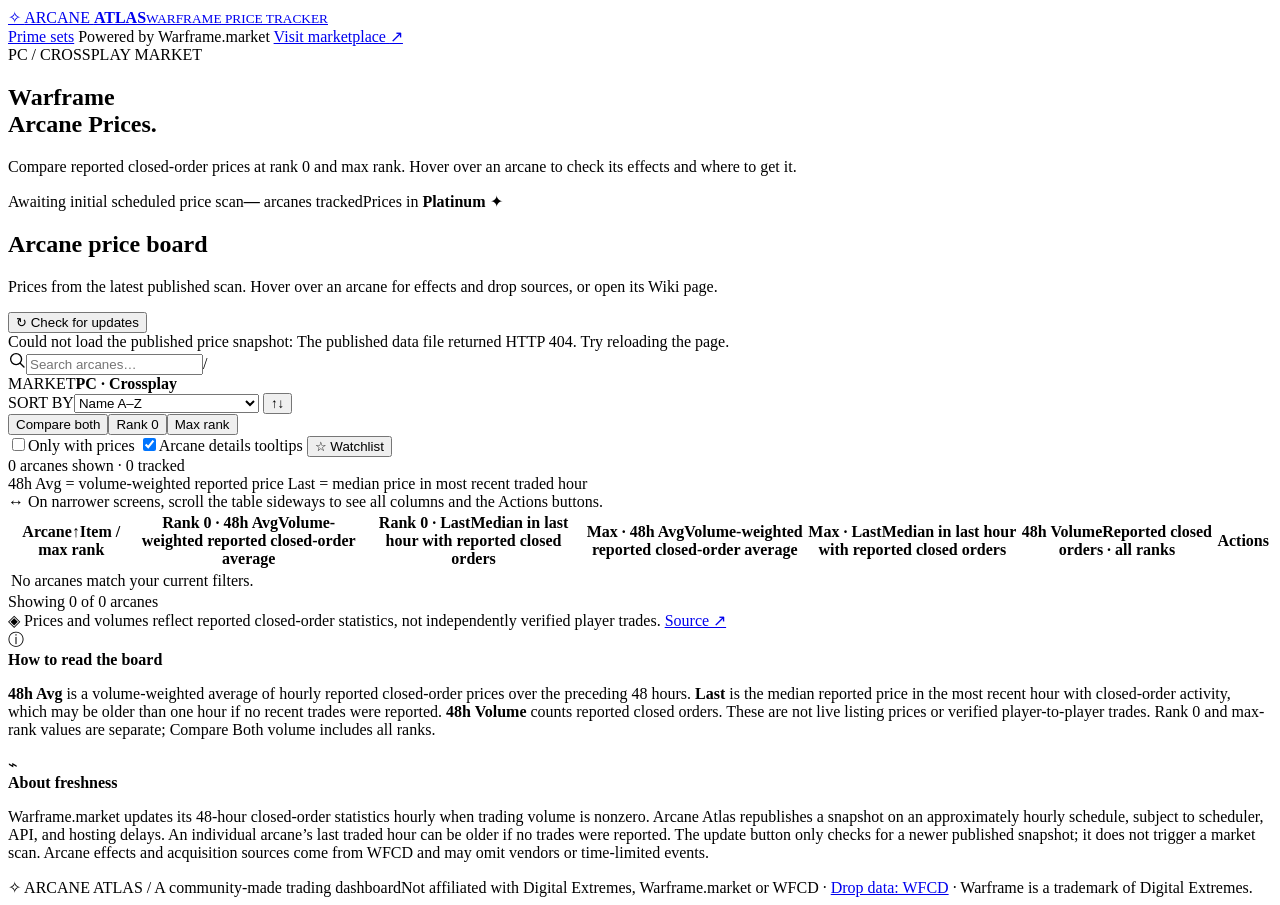
==== site/index.html @ 1555f5af "-Added prime sets page" ====
<!doctype html>
<html lang="en">
<head>
  <meta charset="utf-8">
  <meta name="viewport" content="width=device-width, initial-scale=1">
  <meta name="theme-color" content="#080e17">
  <meta name="description" content="Compare Warframe arcane prices, buy and sell listings, trading volume, effects, and acquisition sources. Updated regularly using Warframe.market data.">
  <title>Arcane Atlas — Warframe Arcane Price Tracker</title>
  <link rel="preconnect" href="https://fonts.googleapis.com">
  <link rel="preconnect" href="https://fonts.gstatic.com" crossorigin>
  <link href="https://fonts.googleapis.com/css2?family=DM+Sans:wght@400;500;600;700&family=Space+Grotesk:wght@400;500;600;700&display=swap" rel="stylesheet">
  <link rel="stylesheet" href="./styles.css">
  <link rel="stylesheet" href="./vendor-acquisition.css">
  <script src="./app.js" defer></script>
  <link rel="icon" type="image/png" href="./favicon.png">
</head>
<!-- Google tag (gtag.js) -->
<script async src="https://www.googletagmanager.com/gtag/js?id=G-MQFQ6QBJ6M"></script>
<script>
  window.dataLayer = window.dataLayer || [];
  function gtag(){dataLayer.push(arguments);}
  gtag('js', new Date());

  gtag('config', 'G-MQFQ6QBJ6M');
</script>
<!-- Cloudflare Web Analytics -->
  <script type='module' src='https://static.cloudflareinsights.com/beacon.min.js' data-cf-beacon='{"token": "58da4a2061cf43a3b5ef30803b7ceabc"}'></script>
<!-- End Cloudflare Web Analytics -->
<body>
  <div class="app-shell">
    <header class="topbar">
      <a class="brand" href="./" aria-label="Arcane Atlas home">
        <span class="brand-mark" aria-hidden="true"><span class="brand-glyph">✧</span></span>
        <span class="brand-type">ARCANE <strong>ATLAS</strong><small>WARFRAME PRICE TRACKER</small></span>
      </a>
      <div class="topbar-right">
        <a class="topbar-link" href="./prime-sets.html">Prime sets</a>
        <span class="quiet-label topbar-source"><span class="little-led"></span> Powered by Warframe.market</span>
        <a href="https://warframe.market" class="topbar-link" target="_blank" rel="noopener noreferrer">Visit marketplace <span aria-hidden="true">↗</span></a>
      </div>
    </header>

    <main>
      <section class="hero">
        <div class="hero-text">
          <div class="eyebrow"><span class="eyebrow-line"></span> PC / CROSSPLAY MARKET</div>
          <h1>Warframe<br><span>Arcane Prices.</span></h1>
          <p>Compare reported closed-order prices at rank 0 and max rank. Hover over an arcane to check its effects and where to get it.</p>
          <div class="hero-meta"><span class="hero-dot"></span><span id="hero-status">Loading market snapshot</span><span class="meta-divider"></span><span><strong id="stat-total">—</strong> arcanes tracked</span><span class="meta-divider"></span><span>Prices in <strong>Platinum</strong> <span class="plat-symbol">✦</span></span></div>
        </div>
        <div class="hero-art" aria-hidden="true">
          <div class="orbit orbit-one"></div><div class="orbit orbit-two"></div><div class="orbit orbit-three"></div>
          <div class="core-glow"></div><div class="core-shape"><i></i><i></i><i></i><i></i><span class="core-center"></span></div>
          <span class="orbital-tick tick-one"></span><span class="orbital-tick tick-two"></span>
        </div>
      </section>

      <section class="market-panel" aria-labelledby="market-heading">
        <div class="section-head">
          <div><h2 id="market-heading">Arcane price board</h2><p>Prices from the latest published scan. Hover over an arcane for effects and drop sources, or open its Wiki page.</p></div>
          <button class="refresh-button" type="button" id="refresh-button"><span class="refresh-icon" aria-hidden="true">↻</span> Check for updates</button>
        </div>

        <div class="progress-area" id="progress-area" role="status" aria-live="polite">
          <div class="progress-top"><span id="progress-label">Loading the latest snapshot…</span><span id="progress-count">Downloading</span></div>
          <div class="progress-track"><div id="progress-bar" class="progress-fill"></div></div>
        </div>
        <div class="error-banner" id="error-banner" hidden></div>

        <div class="toolbar">
          <label class="search-box"><svg width="18" height="18" viewBox="0 0 24 24" fill="none" stroke="currentColor" stroke-width="1.8" stroke-linecap="round" aria-hidden="true"><circle cx="10.8" cy="10.8" r="7.3"></circle><path d="m16.3 16.3 5 5"></path></svg><input id="search" autocomplete="off" type="search" placeholder="Search arcanes…" aria-label="Search arcanes"><span class="search-hint">/</span></label>
          <div class="market-scope" title="This edition tracks the PC/crossplay market only"><span class="field-label">MARKET</span><strong>PC · Crossplay</strong></div>
          <label class="select-wrap sort-wrap"><span class="field-label">SORT BY</span><select id="sort" aria-label="Sort by"><option value="name">Name A–Z</option><option value="rankMax.avg48h">Max rank · 48h average</option><option value="rank0.avg48h">Rank 0 · 48h average</option><option value="rankMax.latestHourly">Max rank · Last traded hour</option><option value="rank0.latestHourly">Rank 0 · Last traded hour</option><option value="sales48h">Highest 48h volume</option></select></label>
          <button id="sort-direction" class="icon-button sort-direction" aria-label="Toggle sort direction" title="Toggle sort direction" type="button">↓↑</button>
        </div>
        <div class="toolbar-secondary">
          <div class="view-switch" role="group" aria-label="Rank display"><button type="button" class="active" data-view="compare" aria-pressed="true">Compare both</button><button type="button" data-view="rank0" aria-pressed="false">Rank 0</button><button type="button" data-view="rankMax" aria-pressed="false">Max rank</button></div>
          
          <label class="switch-control"><input id="priced-only" type="checkbox"><span class="switch-track"></span><span>Only with prices</span></label>
          <label class="switch-control"><input id="source-tooltips" type="checkbox" checked><span class="switch-track"></span><span>Arcane details tooltips</span></label>
          <button class="favorites-filter" id="favorites-only" type="button" aria-pressed="false"><span>☆</span> Watchlist</button>
          <div class="toolbar-spacer"></div>
        </div>

        <div class="table-status"><span id="result-count">Waiting for catalog…</span><div class="status-key"><span class="key-dot key-green"></span>48h Avg = volume-weighted reported price <span class="key-dot key-amber"></span>Last = median price in most recent traded hour</div></div>
        <div class="table-scroll-hint" role="note">↔ On narrower screens, scroll the table sideways to see all columns and the Actions buttons.</div>
        <div class="table-scroller"><table class="price-table"><thead id="table-head"></thead><tbody id="table-body"><tr><td class="empty-state">Loading the price snapshot…</td></tr></tbody></table></div>
        <div class="table-footer"><span id="bottom-count">—</span><div><span class="tiny-bullet">◈</span> Prices and volumes reflect reported closed-order statistics, not independently verified player trades. <a href="https://warframe.market" target="_blank" rel="noopener noreferrer">Source ↗</a></div></div>
      </section>

      <section class="footnotes"><div><span class="footnote-icon">ⓘ</span><div><strong>How to read the board</strong><p><b>48h Avg</b> is a volume-weighted average of hourly reported closed-order prices over the preceding 48 hours. <b>Last</b> is the median reported price in the most recent hour with closed-order activity, which may be older than one hour if no recent trades were reported. <b>48h Volume</b> counts reported closed orders. These are not live listing prices or verified player-to-player trades. Rank 0 and max-rank values are separate; Compare Both volume includes all ranks.</p></div></div><div><span class="footnote-icon">⌁</span><div><strong>About freshness</strong><p>Warframe.market updates its 48-hour closed-order statistics hourly when trading volume is nonzero. Arcane Atlas republishes a snapshot on an approximately hourly schedule, subject to scheduler, API, and hosting delays. An individual arcane’s last traded hour can be older if no trades were reported. The update button only checks for a newer published snapshot; it does not trigger a market scan. Arcane effects and acquisition sources come from WFCD and may omit vendors or time-limited events.</p></div></div></section>
    </main>
    <footer><span><span class="footer-mark">✧</span> ARCANE ATLAS <span class="footer-sep">/</span> A community-made trading dashboard</span><span>Not affiliated with Digital Extremes, Warframe.market or WFCD · <a href="https://github.com/WFCD/warframe-items" target="_blank" rel="noopener noreferrer">Drop data: WFCD</a> · Warframe is a trademark of Digital Extremes.</span></footer>
  </div>
  <div id="arcane-tooltip" class="acquisition-tooltip" role="tooltip" hidden></div>
</body>
</html>
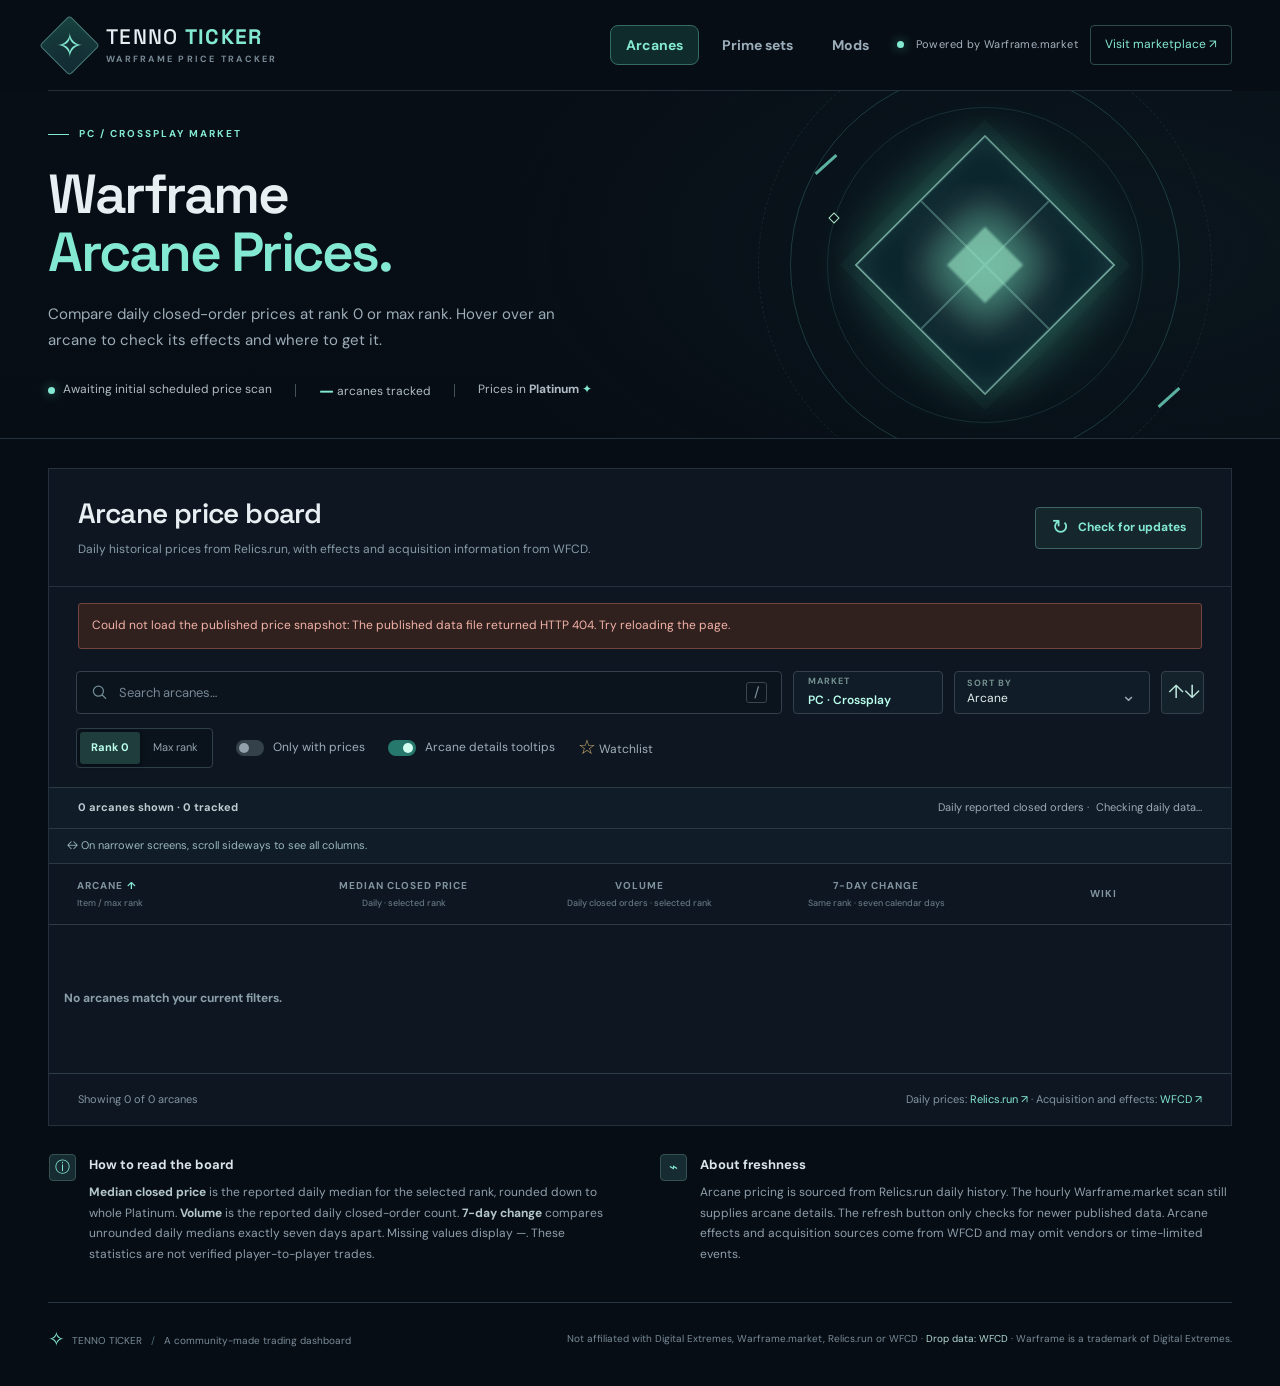
==== commit 92cb522f: "Rebrand as Tenno Ticker and add daily Mod and Arcane price boards" ====
--- a/site/index.html
+++ b/site/index.html
@@ -1,97 +1,102 @@
-<!doctype html>
-<html lang="en">
-<head>
-  <meta charset="utf-8">
-  <meta name="viewport" content="width=device-width, initial-scale=1">
-  <meta name="theme-color" content="#080e17">
-  <meta name="description" content="Compare Warframe arcane prices, buy and sell listings, trading volume, effects, and acquisition sources. Updated regularly using Warframe.market data.">
-  <title>Arcane Atlas — Warframe Arcane Price Tracker</title>
-  <link rel="preconnect" href="https://fonts.googleapis.com">
-  <link rel="preconnect" href="https://fonts.gstatic.com" crossorigin>
-  <link href="https://fonts.googleapis.com/css2?family=DM+Sans:wght@400;500;600;700&family=Space+Grotesk:wght@400;500;600;700&display=swap" rel="stylesheet">
-  <link rel="stylesheet" href="./styles.css">
-  <link rel="stylesheet" href="./vendor-acquisition.css">
-  <script src="./app.js" defer></script>
-  <link rel="icon" type="image/png" href="./favicon.png">
-</head>
-<!-- Google tag (gtag.js) -->
-<script async src="https://www.googletagmanager.com/gtag/js?id=G-MQFQ6QBJ6M"></script>
-<script>
-  window.dataLayer = window.dataLayer || [];
-  function gtag(){dataLayer.push(arguments);}
-  gtag('js', new Date());
-
-  gtag('config', 'G-MQFQ6QBJ6M');
-</script>
-<!-- Cloudflare Web Analytics -->
-  <script type='module' src='https://static.cloudflareinsights.com/beacon.min.js' data-cf-beacon='{"token": "58da4a2061cf43a3b5ef30803b7ceabc"}'></script>
-<!-- End Cloudflare Web Analytics -->
-<body>
-  <div class="app-shell">
-    <header class="topbar">
-      <a class="brand" href="./" aria-label="Arcane Atlas home">
-        <span class="brand-mark" aria-hidden="true"><span class="brand-glyph">✧</span></span>
-        <span class="brand-type">ARCANE <strong>ATLAS</strong><small>WARFRAME PRICE TRACKER</small></span>
-      </a>
-      <div class="topbar-right">
-        <a class="topbar-link" href="./prime-sets.html">Prime sets</a>
-        <span class="quiet-label topbar-source"><span class="little-led"></span> Powered by Warframe.market</span>
-        <a href="https://warframe.market" class="topbar-link" target="_blank" rel="noopener noreferrer">Visit marketplace <span aria-hidden="true">↗</span></a>
-      </div>
-    </header>
-
-    <main>
-      <section class="hero">
-        <div class="hero-text">
-          <div class="eyebrow"><span class="eyebrow-line"></span> PC / CROSSPLAY MARKET</div>
-          <h1>Warframe<br><span>Arcane Prices.</span></h1>
-          <p>Compare reported closed-order prices at rank 0 and max rank. Hover over an arcane to check its effects and where to get it.</p>
-          <div class="hero-meta"><span class="hero-dot"></span><span id="hero-status">Loading market snapshot</span><span class="meta-divider"></span><span><strong id="stat-total">—</strong> arcanes tracked</span><span class="meta-divider"></span><span>Prices in <strong>Platinum</strong> <span class="plat-symbol">✦</span></span></div>
-        </div>
-        <div class="hero-art" aria-hidden="true">
-          <div class="orbit orbit-one"></div><div class="orbit orbit-two"></div><div class="orbit orbit-three"></div>
-          <div class="core-glow"></div><div class="core-shape"><i></i><i></i><i></i><i></i><span class="core-center"></span></div>
-          <span class="orbital-tick tick-one"></span><span class="orbital-tick tick-two"></span>
-        </div>
-      </section>
-
-      <section class="market-panel" aria-labelledby="market-heading">
-        <div class="section-head">
-          <div><h2 id="market-heading">Arcane price board</h2><p>Prices from the latest published scan. Hover over an arcane for effects and drop sources, or open its Wiki page.</p></div>
-          <button class="refresh-button" type="button" id="refresh-button"><span class="refresh-icon" aria-hidden="true">↻</span> Check for updates</button>
-        </div>
-
-        <div class="progress-area" id="progress-area" role="status" aria-live="polite">
-          <div class="progress-top"><span id="progress-label">Loading the latest snapshot…</span><span id="progress-count">Downloading</span></div>
-          <div class="progress-track"><div id="progress-bar" class="progress-fill"></div></div>
-        </div>
-        <div class="error-banner" id="error-banner" hidden></div>
-
-        <div class="toolbar">
-          <label class="search-box"><svg width="18" height="18" viewBox="0 0 24 24" fill="none" stroke="currentColor" stroke-width="1.8" stroke-linecap="round" aria-hidden="true"><circle cx="10.8" cy="10.8" r="7.3"></circle><path d="m16.3 16.3 5 5"></path></svg><input id="search" autocomplete="off" type="search" placeholder="Search arcanes…" aria-label="Search arcanes"><span class="search-hint">/</span></label>
-          <div class="market-scope" title="This edition tracks the PC/crossplay market only"><span class="field-label">MARKET</span><strong>PC · Crossplay</strong></div>
-          <label class="select-wrap sort-wrap"><span class="field-label">SORT BY</span><select id="sort" aria-label="Sort by"><option value="name">Name A–Z</option><option value="rankMax.avg48h">Max rank · 48h average</option><option value="rank0.avg48h">Rank 0 · 48h average</option><option value="rankMax.latestHourly">Max rank · Last traded hour</option><option value="rank0.latestHourly">Rank 0 · Last traded hour</option><option value="sales48h">Highest 48h volume</option></select></label>
-          <button id="sort-direction" class="icon-button sort-direction" aria-label="Toggle sort direction" title="Toggle sort direction" type="button">↓↑</button>
-        </div>
-        <div class="toolbar-secondary">
-          <div class="view-switch" role="group" aria-label="Rank display"><button type="button" class="active" data-view="compare" aria-pressed="true">Compare both</button><button type="button" data-view="rank0" aria-pressed="false">Rank 0</button><button type="button" data-view="rankMax" aria-pressed="false">Max rank</button></div>
-          
-          <label class="switch-control"><input id="priced-only" type="checkbox"><span class="switch-track"></span><span>Only with prices</span></label>
-          <label class="switch-control"><input id="source-tooltips" type="checkbox" checked><span class="switch-track"></span><span>Arcane details tooltips</span></label>
-          <button class="favorites-filter" id="favorites-only" type="button" aria-pressed="false"><span>☆</span> Watchlist</button>
-          <div class="toolbar-spacer"></div>
-        </div>
-
-        <div class="table-status"><span id="result-count">Waiting for catalog…</span><div class="status-key"><span class="key-dot key-green"></span>48h Avg = volume-weighted reported price <span class="key-dot key-amber"></span>Last = median price in most recent traded hour</div></div>
-        <div class="table-scroll-hint" role="note">↔ On narrower screens, scroll the table sideways to see all columns and the Actions buttons.</div>
-        <div class="table-scroller"><table class="price-table"><thead id="table-head"></thead><tbody id="table-body"><tr><td class="empty-state">Loading the price snapshot…</td></tr></tbody></table></div>
-        <div class="table-footer"><span id="bottom-count">—</span><div><span class="tiny-bullet">◈</span> Prices and volumes reflect reported closed-order statistics, not independently verified player trades. <a href="https://warframe.market" target="_blank" rel="noopener noreferrer">Source ↗</a></div></div>
-      </section>
-
-      <section class="footnotes"><div><span class="footnote-icon">ⓘ</span><div><strong>How to read the board</strong><p><b>48h Avg</b> is a volume-weighted average of hourly reported closed-order prices over the preceding 48 hours. <b>Last</b> is the median reported price in the most recent hour with closed-order activity, which may be older than one hour if no recent trades were reported. <b>48h Volume</b> counts reported closed orders. These are not live listing prices or verified player-to-player trades. Rank 0 and max-rank values are separate; Compare Both volume includes all ranks.</p></div></div><div><span class="footnote-icon">⌁</span><div><strong>About freshness</strong><p>Warframe.market updates its 48-hour closed-order statistics hourly when trading volume is nonzero. Arcane Atlas republishes a snapshot on an approximately hourly schedule, subject to scheduler, API, and hosting delays. An individual arcane’s last traded hour can be older if no trades were reported. The update button only checks for a newer published snapshot; it does not trigger a market scan. Arcane effects and acquisition sources come from WFCD and may omit vendors or time-limited events.</p></div></div></section>
-    </main>
-    <footer><span><span class="footer-mark">✧</span> ARCANE ATLAS <span class="footer-sep">/</span> A community-made trading dashboard</span><span>Not affiliated with Digital Extremes, Warframe.market or WFCD · <a href="https://github.com/WFCD/warframe-items" target="_blank" rel="noopener noreferrer">Drop data: WFCD</a> · Warframe is a trademark of Digital Extremes.</span></footer>
-  </div>
-  <div id="arcane-tooltip" class="acquisition-tooltip" role="tooltip" hidden></div>
-</body>
-</html>
+<!doctype html>
+<html lang="en">
+<head>
+  <meta charset="utf-8">
+  <meta name="viewport" content="width=device-width, initial-scale=1">
+  <meta name="theme-color" content="#080e17">
+  <meta name="description" content="Compare Warframe Arcane daily median closed prices, trading volume, 7-day changes, effects, and acquisition sources.">
+  <title>Arcane Prices — Tenno Ticker</title>
+  <link rel="preconnect" href="https://fonts.googleapis.com">
+  <link rel="preconnect" href="https://fonts.gstatic.com" crossorigin>
+  <link href="https://fonts.googleapis.com/css2?family=DM+Sans:wght@400;500;600;700&family=Space+Grotesk:wght@400;500;600;700&display=swap" rel="stylesheet">
+  <link rel="stylesheet" href="./styles.css">
+  <link rel="stylesheet" href="./prime-sets.css">
+  <link rel="stylesheet" href="./vendor-acquisition.css">
+  <script src="./app.js" defer></script>
+  <link rel="icon" type="image/png" href="./favicon.png">
+</head>
+<!-- Google tag (gtag.js) -->
+<script async src="https://www.googletagmanager.com/gtag/js?id=G-MQFQ6QBJ6M"></script>
+<script>
+  window.dataLayer = window.dataLayer || [];
+  function gtag(){dataLayer.push(arguments);}
+  gtag('js', new Date());
+
+  gtag('config', 'G-MQFQ6QBJ6M');
+</script>
+<!-- Cloudflare Web Analytics -->
+  <script type='module' src='https://static.cloudflareinsights.com/beacon.min.js' data-cf-beacon='{"token": "58da4a2061cf43a3b5ef30803b7ceabc"}'></script>
+<!-- End Cloudflare Web Analytics -->
+<body>
+  <div class="app-shell">
+    <header class="topbar">
+      <a class="brand" href="./" aria-label="Tenno Ticker home">
+        <span class="brand-mark" aria-hidden="true"><span class="brand-glyph">✧</span></span>
+        <span class="brand-type">TENNO <strong>TICKER</strong><small>WARFRAME PRICE TRACKER</small></span>
+      </a>
+      <div class="topbar-right">
+        <nav class="prime-navigation" aria-label="Price boards">
+          <a href="./" aria-current="page">Arcanes</a>
+          <a href="./prime-sets.html">Prime sets</a>
+          <a href="./mods.html">Mods</a>
+        </nav>
+        <span class="quiet-label topbar-source"><span class="little-led"></span> Powered by Warframe.market</span>
+        <a href="https://warframe.market" class="topbar-link" target="_blank" rel="noopener noreferrer">Visit marketplace <span aria-hidden="true">↗</span></a>
+      </div>
+    </header>
+
+    <main>
+      <section class="hero">
+        <div class="hero-text">
+          <div class="eyebrow"><span class="eyebrow-line"></span> PC / CROSSPLAY MARKET</div>
+          <h1>Warframe<br><span>Arcane Prices.</span></h1>
+          <p>Compare daily closed-order prices at rank 0 or max rank. Hover over an arcane to check its effects and where to get it.</p>
+          <div class="hero-meta"><span class="hero-dot"></span><span id="hero-status">Loading market snapshot</span><span class="meta-divider"></span><span><strong id="stat-total">—</strong> arcanes tracked</span><span class="meta-divider"></span><span>Prices in <strong>Platinum</strong> <span class="plat-symbol">✦</span></span></div>
+        </div>
+        <div class="hero-art" aria-hidden="true">
+          <div class="orbit orbit-one"></div><div class="orbit orbit-two"></div><div class="orbit orbit-three"></div>
+          <div class="core-glow"></div><div class="core-shape"><i></i><i></i><i></i><i></i><span class="core-center"></span></div>
+          <span class="orbital-tick tick-one"></span><span class="orbital-tick tick-two"></span>
+        </div>
+      </section>
+
+      <section class="market-panel" aria-labelledby="market-heading">
+        <div class="section-head">
+          <div><h2 id="market-heading">Arcane price board</h2><p>Daily historical prices from Relics.run, with effects and acquisition information from WFCD.</p></div>
+          <button class="refresh-button" type="button" id="refresh-button"><span class="refresh-icon" aria-hidden="true">↻</span> Check for updates</button>
+        </div>
+
+        <div class="progress-area" id="progress-area" role="status" aria-live="polite">
+          <div class="progress-top"><span id="progress-label">Loading the latest snapshot…</span><span id="progress-count">Downloading</span></div>
+          <div class="progress-track"><div id="progress-bar" class="progress-fill"></div></div>
+        </div>
+        <div class="error-banner" id="error-banner" hidden></div>
+
+        <div class="toolbar">
+          <label class="search-box"><svg width="18" height="18" viewBox="0 0 24 24" fill="none" stroke="currentColor" stroke-width="1.8" stroke-linecap="round" aria-hidden="true"><circle cx="10.8" cy="10.8" r="7.3"></circle><path d="m16.3 16.3 5 5"></path></svg><input id="search" autocomplete="off" type="search" placeholder="Search arcanes…" aria-label="Search arcanes"><span class="search-hint">/</span></label>
+          <div class="market-scope" title="This edition tracks the PC/crossplay market only"><span class="field-label">MARKET</span><strong>PC · Crossplay</strong></div>
+          <label class="select-wrap sort-wrap"><span class="field-label">SORT BY</span><select id="sort" aria-label="Sort by"><option value="name">Arcane</option><option value="medianClosedPrice">Median closed price</option><option value="volume">Volume</option><option value="change7dPct">7-day change</option></select></label>
+          <button id="sort-direction" class="icon-button sort-direction" aria-label="Toggle sort direction" title="Toggle sort direction" type="button">↓↑</button>
+        </div>
+        <div class="toolbar-secondary">
+          <div class="view-switch" role="group" aria-label="Rank display"><button type="button" class="active" data-view="rank0" aria-pressed="true">Rank 0</button><button type="button" data-view="rankMax" aria-pressed="false">Max rank</button></div>
+          
+          <label class="switch-control"><input id="priced-only" type="checkbox"><span class="switch-track"></span><span>Only with prices</span></label>
+          <label class="switch-control"><input id="source-tooltips" type="checkbox" checked><span class="switch-track"></span><span>Arcane details tooltips</span></label>
+          <button class="favorites-filter" id="favorites-only" type="button" aria-pressed="false"><span>☆</span> Watchlist</button>
+          <div class="toolbar-spacer"></div>
+        </div>
+
+        <div class="table-status"><span id="result-count">Waiting for catalog…</span><div class="status-key">Daily reported closed orders · <span id="daily-source-date">Checking daily data…</span></div></div>
+        <div class="table-scroll-hint" role="note">↔ On narrower screens, scroll sideways to see all columns.</div>
+        <div class="table-scroller"><table class="price-table prime-table arcane-table"><thead id="table-head"></thead><tbody id="table-body"><tr><td colspan="5" class="empty-state">Loading the price snapshot…</td></tr></tbody></table></div>
+        <div class="table-footer"><span id="bottom-count">—</span><div>Daily prices: <a href="https://relics.run/history/" target="_blank" rel="noopener noreferrer">Relics.run ↗</a> · Acquisition and effects: <a href="https://github.com/WFCD/warframe-items" target="_blank" rel="noopener noreferrer">WFCD ↗</a></div></div>
+      </section>
+
+      <section class="footnotes"><div><span class="footnote-icon">ⓘ</span><div><strong>How to read the board</strong><p><b>Median closed price</b> is the reported daily median for the selected rank, rounded down to whole Platinum. <b>Volume</b> is the reported daily closed-order count. <b>7-day change</b> compares unrounded daily medians exactly seven days apart. Missing values display —. These statistics are not verified player-to-player trades.</p></div></div><div><span class="footnote-icon">⌁</span><div><strong>About freshness</strong><p>Arcane pricing is sourced from Relics.run daily history. The hourly Warframe.market scan still supplies arcane details. The refresh button only checks for newer published data. Arcane effects and acquisition sources come from WFCD and may omit vendors or time-limited events.</p></div></div></section>
+    </main>
+    <footer><span><span class="footer-mark">✧</span> TENNO TICKER <span class="footer-sep">/</span> A community-made trading dashboard</span><span>Not affiliated with Digital Extremes, Warframe.market, Relics.run or WFCD · <a href="https://github.com/WFCD/warframe-items" target="_blank" rel="noopener noreferrer">Drop data: WFCD</a> · Warframe is a trademark of Digital Extremes.</span></footer>
+  </div>
+  <div id="arcane-tooltip" class="acquisition-tooltip" role="tooltip" hidden></div>
+</body>
+</html>
--- a/site/styles.css
+++ b/site/styles.css
@@ -0,0 +1,130 @@
+:root{color-scheme:dark;--bg:#070d15;--bg2:#0b141e;--panel:#101923;--panel2:#111d28;--border:#24303b;--subtle:#788995;--muted:#9aadb8;--text:#e8eff2;--teal:#84e9d2;--teal-deep:#163d3b;--orange:#e8b47a;--rose:#e38b8b;--font-head:'Space Grotesk',system-ui,sans-serif;--font-body:'DM Sans',system-ui,sans-serif}
+*{box-sizing:border-box}html{scroll-behavior:smooth}body{margin:0;background:var(--bg);color:var(--text);font-family:var(--font-body);font-size:14px;line-height:1.45}button,input,select{font:inherit}button,a{-webkit-tap-highlight-color:transparent}button{cursor:pointer}a{color:inherit;text-decoration:none}button:focus-visible,a:focus-visible,input:focus-visible,select:focus-visible{outline:2px solid var(--teal);outline-offset:3px}::selection{background:#488a82;color:#fff}.app-shell{max-width:1540px;margin:0 auto;padding:0 48px}.topbar{height:91px;border-bottom:1px solid #23303b;display:flex;align-items:center;justify-content:space-between;gap:20px}.brand{display:flex;align-items:center;gap:15px}.brand-mark{height:43px;width:43px;display:grid;place-items:center;border:1px solid #477c79;transform:rotate(45deg);border-radius:4px;background:linear-gradient(135deg,#163b39,#10222d);box-shadow:0 0 35px #3fb5a019 inset}.brand-glyph{transform:rotate(-45deg);font-size:33px;color:var(--teal);font-weight:400;line-height:1}.brand-type{font-family:var(--font-head);font-size:21px;line-height:1;letter-spacing:1.3px;font-weight:500;white-space:nowrap}.brand-type strong{font-weight:700;color:var(--teal)}.brand-type small{display:block;font-family:var(--font-body);font-size:9px;letter-spacing:2.25px;font-weight:700;color:#788a95;margin-top:8px}.topbar-right{display:flex;align-items:center;gap:34px}.quiet-label{font-size:11px;letter-spacing:.4px;color:#a4b2bd}.little-led,.hero-dot{display:inline-block;height:7px;width:7px;border-radius:50%;background:var(--teal);box-shadow:0 0 11px #5fe6b590;margin-right:8px}.topbar-link{font-size:12px;color:var(--teal);border:1px solid #2c4c4d;padding:10px 14px;border-radius:4px;transition:background .2s}.topbar-link:hover{background:#153535}
+.hero{position:relative;overflow:hidden;border-bottom:1px solid var(--border);min-height:347px;display:flex;align-items:center;background:radial-gradient(ellipse 55% 100% at 85% 46%,#14313740,transparent 90%),linear-gradient(0deg,#0b162000,#0b16201c);margin:0 -48px;padding:36px 48px}.hero-text{position:relative;z-index:2;max-width:690px}.eyebrow{display:flex;align-items:center;gap:10px;color:var(--teal);letter-spacing:2px;font-size:10px;font-weight:700;margin-bottom:23px}.eyebrow-line{width:21px;height:1px;background:var(--teal)}.hero h1{font-family:var(--font-head);font-size:clamp(42px,4.3vw,68px);font-weight:600;line-height:1.06;letter-spacing:-2.5px;margin:0}.hero h1 span{color:var(--teal)}.hero p{max-width:530px;line-height:1.75;color:#9cadb8;font-size:15px;margin:20px 0 24px}.hero-meta{display:flex;align-items:center;flex-wrap:wrap;gap:0;color:#b0bcc5;font-size:12px}.meta-divider{height:13px;width:1px;background:#44515b;margin:0 23px}.plat-symbol{color:var(--teal)}.hero-art{position:absolute;width:500px;height:500px;right:45px;top:50%;transform:translateY(-50%);opacity:.9;pointer-events:none}.orbit{position:absolute;border:1px solid #3a797274;border-radius:50%;inset:55px}.orbit-two{inset:92px;border-color:#3d6d6d57}.orbit-three{inset:23px;border-color:#38575a50;border-style:dashed}.orbit-one:after,.orbit-two:after{content:'';position:absolute;left:50%;top:-3px;width:6px;height:6px;border:1px solid #c0ffde;background:var(--bg);transform:translateX(-50%) rotate(45deg)}.orbit-two:after{left:2%;top:34%}.core-glow{position:absolute;inset:139px;border-radius:50%;background:#47e3c228;filter:blur(33px)}.core-shape{position:absolute;inset:158px;transform:rotate(45deg);border:1px solid #9fe6d0;background:radial-gradient(circle,#2a796a85 0%,#142b32 48%,#09232c 68%);box-shadow:0 0 0 11px #37776a15,0 0 50px #69e3bd55, inset 0 0 32px #73bfb330}.core-shape i{position:absolute;width:50%;height:50%;border:1px solid #8bc7bc75}.core-shape i:nth-child(1){top:0;left:0}.core-shape i:nth-child(2){top:0;right:0}.core-shape i:nth-child(3){bottom:0;left:0}.core-shape i:nth-child(4){bottom:0;right:0}.core-center{position:absolute;inset:35%;background:#a8ffdbb5;filter:blur(1px);box-shadow:0 0 38px 20px #92eecf66}.orbital-tick{position:absolute;height:3px;width:28px;background:#65c3b0;transform:rotate(-42deg)}.tick-one{top:148px;left:77px}.tick-two{bottom:116px;right:52px}
+.market-panel{border:1px solid var(--border);background:#0e1721;margin:29px 0 28px}.section-head{display:flex;justify-content:space-between;gap:20px;align-items:center;padding:28px 29px;border-bottom:1px solid var(--border)}.section-head h2{font-family:var(--font-head);font-size:28px;font-weight:600;letter-spacing:-.6px;margin:0;line-height:1.2}.section-head p{font-size:12px;color:#879ba8;margin:10px 0 0}.refresh-button{display:flex;gap:9px;align-items:center;white-space:nowrap;padding:11px 15px;color:var(--teal);border:1px solid #396661;border-radius:4px;background:#15272d;font-size:12px;font-weight:700;transition:background .2s}.refresh-button:hover{background:#1c383c}.refresh-button:disabled{opacity:.48;cursor:not-allowed}.refresh-icon{font-size:21px;font-weight:400;line-height:.7}.refresh-button.refreshing .refresh-icon{animation:spin 2s linear infinite}@keyframes spin{to{transform:rotate(360deg)}}
+.progress-area{padding:12px 29px 15px;background:#0f2428;border-bottom:1px solid #285252}.progress-area[hidden],.error-banner[hidden]{display:none}.progress-top{display:flex;justify-content:space-between;align-items:center;color:#a4dcd0;font-size:11px;margin-bottom:9px}.progress-track{height:3px;background:#234447;overflow:hidden}.progress-fill{width:0%;height:100%;background:linear-gradient(90deg,#61bcae,#b2ffe8);transition:width .2s}.error-banner{margin:16px 29px 0;background:#30211e;border:1px solid #74453e;padding:13px;color:#f4b3a9;border-radius:3px;font-size:12px}
+.toolbar{display:flex;gap:11px;align-items:stretch;padding:22px 27px 13px}.search-box{flex:1;min-width:160px;display:flex;align-items:center;gap:9px;padding:0 14px;border:1px solid #34404b;background:#0b131d;border-radius:4px;color:#728c94;height:43px}.search-box:focus-within{border-color:#75bdad}.search-box input{font-size:13px;color:var(--text);width:100%;height:100%;background:transparent;border:0;outline:0;min-width:0}.search-box input::placeholder{color:#778795}.search-box input::-webkit-search-cancel-button{cursor:pointer}.search-hint{border:1px solid #39464e;padding:0 7px;border-radius:3px;color:#8396a0;line-height:19px}.select-wrap{display:flex;flex-direction:column;justify-content:center;position:relative;padding:5px 34px 5px 12px;background:#101c27;border:1px solid #34404b;border-radius:4px;min-width:190px;height:43px}.field-label{color:#75918f;font-size:9px;letter-spacing:1px;font-weight:700}.select-wrap select{color:#e6efef;background:transparent;border:none;outline:0;appearance:none;font-size:12px;cursor:pointer;width:100%;height:21px}.select-wrap:after{content:'⌄';position:absolute;right:13px;top:10px;font-size:18px;color:#9baab4;pointer-events:none}.select-wrap select option{background:#14212c}.sort-wrap{min-width:196px}.icon-button{width:43px;height:43px;background:#14222b;color:#bce3d9;border:1px solid #34404b;border-radius:4px;flex-shrink:0;font-size:19px}.icon-button:hover{background:#1e333c}.toolbar-secondary{display:flex;align-items:center;gap:23px;padding:1px 27px 19px;flex-wrap:wrap}.view-switch{display:flex;padding:3px;background:#0a121b;border:1px solid #30404b;border-radius:4px;gap:2px}.view-switch button{background:transparent;border:0;color:#94a3ae;font-size:11px;padding:8px 11px;border-radius:3px;white-space:nowrap}.view-switch button.active{background:#203d3d;color:#baffec;font-weight:700;box-shadow:0 1px 5px #0006}.switch-control{display:flex;gap:9px;align-items:center;white-space:nowrap;color:#9faeba;font-size:12px;cursor:pointer}.switch-control input{position:absolute;width:1px;height:1px;opacity:0}.switch-track{width:28px;height:16px;background:#34414b;border-radius:20px;position:relative;transition:background .2s;flex-shrink:0}.switch-track:after{content:'';width:10px;height:10px;background:#91a0aa;border-radius:50%;position:absolute;left:3px;top:3px;transition:left .2s}.switch-control input:checked + .switch-track{background:#26786c}.switch-control input:checked + .switch-track:after{left:15px;background:#d3fff1}.switch-control input:focus-visible + .switch-track{outline:2px solid var(--teal);outline-offset:3px}.favorites-filter{font-size:12px;color:#a1b0ba;background:transparent;border:0;padding:4px 0;white-space:nowrap}.favorites-filter span{font-size:20px;color:#d3b073;vertical-align:-1px}.favorites-filter.active{color:var(--orange)}.toolbar-spacer{flex:1}.text-button{white-space:nowrap;background:transparent;border:0;color:var(--teal);font-size:12px;padding:6px 0;font-weight:700}.text-button span{font-size:20px;vertical-align:-1px;margin-right:4px}.text-button:hover{text-decoration:underline}.table-status{padding:12px 29px;display:flex;justify-content:space-between;gap:10px;align-items:center;background:#101d28;border-top:1px solid #2b3944;border-bottom:1px solid #2b3944;color:#9dabb5;font-size:11px}.table-status #result-count{font-weight:700;color:#becbd1}.status-key{display:flex;align-items:center;gap:7px}.key-dot{width:6px;height:6px;border-radius:50%;margin-left:14px}.key-green{background:var(--teal)}.key-amber{background:var(--orange)}
+.table-scroller{overflow:auto;width:100%;min-height:190px}.price-table{width:100%;border-collapse:collapse;white-space:nowrap;table-layout:auto;text-align:left}.price-table th{font-size:10px;color:#80939f;letter-spacing:1px;font-weight:700;background:#0e1721;padding:15px 13px;border-bottom:1px solid #2d3b45;text-transform:uppercase;cursor:pointer;user-select:none}.price-table th:first-child{padding-left:29px;min-width:240px}.price-table th:last-child{padding-right:29px}.price-table th:hover{color:#c3ede4}.price-table th[data-sort="none"]{cursor:default}.price-table td{padding:13px;border-bottom:1px solid #1e2d38;color:#a5b6c0;font-size:12px}.price-table td:first-child{padding-left:29px}.price-table td:last-child{padding-right:29px}.price-table tbody tr:hover{background:#13242b}.price-table tbody tr:last-child td{border-bottom:none}.th-unit{color:#647682;font-size:9px;letter-spacing:0;display:block;font-weight:500;margin-top:4px;text-transform:none}.th-sort{font-size:10px;color:var(--teal);margin-left:4px}.item-cell{display:flex;align-items:center;gap:13px;min-width:210px}.item-icon{width:37px;height:37px;object-fit:contain;background:#192b32;border:1px solid #30504e;border-radius:7px;padding:4px;flex-shrink:0}.item-fallback{display:grid;place-items:center;font-size:24px;color:var(--teal)}.item-details{display:flex;flex-direction:column;align-items:flex-start;gap:4px}.item-name{font-family:var(--font-head);font-size:13px;font-weight:600;color:#e4edf0;line-height:1.2}.item-name:hover{color:var(--teal)}.item-sub{font-size:10px;color:#748993;letter-spacing:.2px}.amount{font-family:var(--font-head);font-size:15px;font-weight:600;font-variant-numeric:tabular-nums}.ask{color:#a6e8d4}.bid{color:#e8bc8d}.amount.empty{color:#546771;font-weight:400}.amount-pt{font-size:10px;color:#758e8e;margin-left:4px}.spread{font-variant-numeric:tabular-nums;color:#9aaeba}.spread.negative{color:#cba4be}.listing-count{color:#bdccd1;font-variant-numeric:tabular-nums}.action-cell{text-align:right}.favorite-btn{color:#6d8390;background:transparent;border:none;font-size:22px;line-height:1;vertical-align:middle;padding:4px 7px}.favorite-btn.active{color:#edc278}.favorite-btn:hover{color:#ffe09f}.outbound-link{padding:8px;color:#7dd7c7;font-size:18px;vertical-align:middle}.outbound-link:hover{color:#c6ffea}.empty-state{text-align:center;padding:65px 15px!important;color:#8ca0ab!important;white-space:normal}.table-footer{display:flex;justify-content:space-between;gap:20px;align-items:center;padding:18px 29px;border-top:1px solid #2c3b45;font-size:11px;color:#8295a0}.table-footer a{color:var(--teal)}.tiny-bullet{color:var(--teal);margin-right:5px}.footnotes{display:grid;grid-template-columns:1fr 1fr;gap:40px;margin:27px 1px 38px}.footnotes>div{display:flex;gap:13px;align-items:flex-start}.footnote-icon{display:grid;place-items:center;color:var(--teal);background:#172c32;border:1px solid #355251;height:27px;width:27px;flex-shrink:0;border-radius:4px;font-size:15px}.footnotes strong{font-size:13px;font-weight:700;color:#d8e4e7}.footnotes p{font-size:12px;line-height:1.7;color:#8e9eaa;max-width:580px;margin:7px 0 0}.footnotes b{color:#b4c7cb}footer{border-top:1px solid #273640;padding:22px 0 32px;display:flex;align-items:center;justify-content:space-between;gap:15px;font-size:10px;color:#788b97}.footer-mark{color:var(--teal);font-size:20px;vertical-align:-2px;margin-right:4px}.footer-sep{color:#4d6d72;margin:0 6px}
+@media(max-width:1150px){.app-shell{padding:0 26px}.hero{margin:0 -26px;padding:32px 26px}.hero-art{right:-140px;opacity:.65}.hero-text{max-width:590px}.toolbar{flex-wrap:wrap}.search-box{flex-basis:45%}.select-wrap{flex:1}.toolbar-secondary{gap:16px}.table-status,.section-head{padding-left:20px;padding-right:20px}}
+@media(max-width:780px){.app-shell{padding:0 16px}.topbar{height:77px}.brand-type{font-size:17px}.brand-type small{font-size:7px;letter-spacing:1.3px}.brand-mark{width:37px;height:37px}.topbar-source{display:none}.topbar-link{font-size:11px;padding:8px}.hero{margin:0 -16px;padding:42px 16px;min-height:360px}.hero h1{font-size:44px}.hero-text{max-width:540px}.hero-art{width:370px;height:370px;right:-215px;opacity:.36}.hero p{font-size:13px;max-width:380px}.orbital-label{display:none}.section-head{align-items:flex-start;flex-direction:column}.section-head h2{font-size:24px}.toolbar{padding:16px 14px 10px}.search-box{flex-basis:100%}.select-wrap{min-width:0;flex:1}.sort-wrap{flex:1}.toolbar-secondary{padding:3px 14px 16px;gap:13px}.view-switch{width:100%;justify-content:space-between}.view-switch button{flex:1}.toolbar-spacer{display:none}.text-button{margin-left:auto}.table-status{align-items:flex-start;flex-direction:column;padding:12px 15px}.status-key{flex-wrap:wrap}.price-table th:first-child,.price-table td:first-child{padding-left:15px}.price-table th:last-child,.price-table td:last-child{padding-right:15px}.table-footer{padding:16px 15px;flex-wrap:wrap}.footnotes{grid-template-columns:1fr;gap:22px}footer{flex-direction:column;align-items:flex-start}.error-banner{margin:12px 14px}.progress-area{padding:11px 14px}}
+@media(max-width:430px){.hero h1{font-size:39px}.brand-type small{display:none}.topbar-link{font-size:10px;padding:7px}.hero-meta{font-size:11px}.meta-divider{margin:0 10px}.select-wrap{flex-basis:60%}.sort-wrap{flex-basis:60%}.sort-direction{width:42px}.toolbar-secondary{gap:15px}.section-head{padding:22px 15px}.switch-control{font-size:11px}.favorite-btn{font-size:20px}}
+@media(prefers-reduced-motion:reduce){*,*:before,*:after{animation-duration:.01ms!important;transition-duration:.01ms!important;scroll-behavior:auto!important}}
+
+.market-scope{display:flex;flex-direction:column;justify-content:center;gap:4px;padding:6px 14px;background:#101c27;border:1px solid #34404b;border-radius:4px;min-width:150px;height:43px}
+.market-scope strong{color:#baffec;font-size:12px;font-weight:600;white-space:nowrap}
+@media(max-width:780px){.market-scope{flex:1;min-width:0}}
+
+.action-group{display:inline-flex;align-items:center;justify-content:flex-end;gap:8px;white-space:nowrap}
+.action-group a{font-size:11px;font-weight:700;letter-spacing:.1px;padding:6px 8px;border:1px solid #2d4946;border-radius:5px;display:inline-flex;align-items:center;min-height:30px}
+.action-group .outbound-link{color:#84e9d2;background:#15302e}
+.action-group .wiki-link{color:#d6bd99;background:#302921;border-color:#57442e}
+.action-group .outbound-link:hover{color:#fff;background:#225149}
+.action-group .wiki-link:hover{color:#fff0d4;background:#493a28}
+.item-cell[data-acquisition]{cursor:help}
+.item-cell[data-acquisition] .item-name{cursor:pointer}
+.acquisition-tooltip{position:fixed;z-index:1000;pointer-events:auto;width:min(395px,calc(100vw - 24px));max-height:min(475px,calc(100vh - 24px));overflow:auto;background:#14232e;border:1px solid #49746e;box-shadow:0 20px 48px #000b,0 0 0 1px #29403c;border-radius:9px;padding:15px 16px;color:#dcebea;white-space:normal;line-height:1.4}
+.acquisition-tooltip[hidden]{display:none}
+.acquisition-heading span{display:block;color:#91b5ae;font-size:9px;font-weight:800;letter-spacing:1.4px}
+.acquisition-heading strong{display:block;font-family:var(--font-head);font-size:15px;margin-top:4px;color:#f2fcfa}
+.acquisition-list{margin:12px 0 7px;padding:0;list-style:none;display:flex;flex-direction:column;gap:8px}
+.acquisition-list li{display:flex;align-items:flex-start;justify-content:space-between;gap:10px;color:#cadadf;font-size:11px}
+.acquisition-list li span:first-child{flex:1;min-width:0}
+.acquisition-chance{color:#91f0d5;font-family:var(--font-head);font-variant-numeric:tabular-nums;white-space:nowrap;font-weight:700}
+.acquisition-empty{margin:12px 0;color:#b0c1c8;font-size:12px}
+.acquisition-footer{display:flex;justify-content:space-between;gap:10px;padding-top:10px;margin-top:12px;border-top:1px solid #304651;color:#91a5aa;font-size:10px}
+.acquisition-footer span:first-child{max-width:200px}
+.acquisition-footer span:last-child{color:#d5bd95;white-space:nowrap}
+footer a{color:#b1dbd0}
+@media(max-width:780px){.action-group{gap:3px}.action-group a{padding:5px 6px;font-size:10px}.acquisition-tooltip{max-height:min(350px,calc(100vh - 24px))}}
+
+.effect-section{margin-top:13px;padding:12px 0 13px;border-top:1px solid #304651}
+.tooltip-section-heading{color:#8db4ac;font-size:10px;letter-spacing:1.25px;font-weight:800}
+.effect-rank{float:right;color:#e0c797;font-size:10px;letter-spacing:.6px}
+.effect-description{white-space:pre-line;font-size:12px;line-height:1.62;overflow-wrap:anywhere;color:#e5f3f0;margin:9px 0 0}
+.effect-unavailable{font-size:11px;line-height:1.55;color:#b0c1c8;margin:9px 0 0}
+.sources-section{padding-top:12px;border-top:1px solid #304651}
+.acquisition-list{margin-top:11px}
+.acquisition-tooltip{scrollbar-color:#4b796f #182a34;overscroll-behavior:contain}
+@media(max-width:780px){.acquisition-tooltip{max-height:min(450px,calc(100vh - 24px))}}
+
+.hero-meta #stat-total{font-family:var(--font-head);color:var(--teal);font-size:17px;font-weight:700;vertical-align:-1px}
+
+/* The Arcane board uses the same balanced five-column layout as Prime Sets. */
+.price-table.arcane-table{min-width:920px;table-layout:fixed}
+.price-table.arcane-table th,.price-table.arcane-table td{width:20%;text-align:center}
+.price-table.arcane-table th:first-child,.price-table.arcane-table td:first-child{min-width:0;text-align:left;padding-left:28px}
+.price-table.arcane-table th:last-child,.price-table.arcane-table td:last-child{padding-right:28px}
+.price-table.arcane-table td:first-child{white-space:normal}
+.arcane-table .item-cell{min-width:0}
+.arcane-table .item-details{min-width:0}
+.arcane-table .item-name{white-space:normal}
+.arcane-table .action-group{justify-content:center}
+.arcane-table .action-cell{text-align:center}
+.arcane-table .favorite-btn{font-size:21px}
+.price-table.arcane-table th[data-sort="none"]{cursor:default}
+.price-table.arcane-table th .th-unit{white-space:normal}
+.topbar-right .prime-navigation{margin:0}
+@media(max-width:900px){.arcane-table+.table-scroll-hint{display:block}}
+@media(max-width:780px){.price-table.arcane-table th:first-child,.price-table.arcane-table td:first-child{padding-left:15px}.price-table.arcane-table th:last-child,.price-table.arcane-table td:last-child{padding-right:15px}}
+
+/* Keep the Actions heading centered over the star, Market, and Wiki buttons. */
+.price-table th:last-child,
+.price-table td:last-child {
+  text-align: center;
+}
+
+/* Inline Warframe damage/status icons supplied by the Wiki. */
+.effect-status-icon {
+  display: inline-block;
+  width: 1.15em;
+  height: 1.15em;
+  margin: 0 0.12em;
+  object-fit: contain;
+  vertical-align: -0.18em;
+}
+/* Closed-order board: fit all seven columns on desktop instead of clipping Actions. */
+.price-table {
+  table-layout: fixed;
+  min-width: 1180px;
+}
+.price-table th,
+.price-table td {
+  padding-left: 9px;
+  padding-right: 9px;
+}
+.price-table th:first-child,
+.price-table td:first-child {
+  width: 20%;
+  min-width: 0;
+  padding-left: 18px;
+}
+.price-table th:nth-child(n+2):nth-child(-n+5),
+.price-table td:nth-child(n+2):nth-child(-n+5) { width: 14.25%; }
+.price-table th:nth-child(6),
+.price-table td:nth-child(6) { width: 9%; }
+.price-table th:last-child,
+.price-table td:last-child { width: 14%; padding-right: 14px; }
+.price-table .th-unit {
+  white-space: normal;
+  line-height: 1.35;
+  overflow-wrap: anywhere;
+}
+.item-cell, .item-details { min-width: 0; }
+.item-name { white-space: normal; overflow-wrap: anywhere; }
+.action-group { gap: 3px; }
+.action-group a { padding: 5px; }
+.favorite-btn { padding: 3px 4px; }
+.table-scroller { overflow-x: auto; overscroll-behavior-x: contain; }
+
+/* On smaller screens the wide table remains horizontally scrollable. */
+.table-scroll-hint {
+  display: none;
+  padding: 9px 18px;
+  background: #101d28;
+  color: #9bb7bd;
+  border-bottom: 1px solid #2b3944;
+  font-size: 11px;
+}
+@media (max-width: 1280px) {
+  .table-scroll-hint { display: block; }
+}
--- a/site/prime-sets.css
+++ b/site/prime-sets.css
@@ -0,0 +1,70 @@
+.prime-navigation{display:flex;align-items:center;gap:7px;margin-left:auto}
+.prime-navigation a{border:1px solid transparent;border-radius:8px;padding:9px 15px;color:var(--muted);font-weight:700;white-space:nowrap}
+.prime-navigation a:hover{color:var(--text);border-color:var(--border)}
+.prime-navigation a[aria-current="page"]{color:var(--teal);background:#102b2b;border-color:#346c65}
+.prime-source-link{font-size:12px;color:var(--muted);white-space:nowrap}
+.prime-source-link:hover{color:var(--teal)}
+.prime-hero{padding:66px 0 52px;position:relative}
+.prime-hero h1{font-family:var(--font-head);font-size:clamp(38px,5.3vw,76px);line-height:1.06;letter-spacing:-.055em;margin:17px 0 17px}
+.prime-hero h1 span{color:var(--teal)}
+.prime-hero p{max-width:700px;font-size:16px;color:var(--muted);margin:0 0 22px}
+.prime-hero-meta{display:flex;align-items:center;gap:15px;flex-wrap:wrap;color:var(--muted);font-size:12px}
+.prime-hero-meta strong{color:var(--text)}
+.prime-meta-divider{height:17px;width:1px;background:var(--border)}
+.prime-panel{margin-bottom:25px}
+.prime-toolbar{display:flex;align-items:flex-end;flex-wrap:wrap;gap:12px;padding:20px 28px 16px}
+.prime-search-label,.prime-sort-label{display:flex;flex-direction:column;gap:7px;color:var(--subtle);font-size:10px;font-weight:800;letter-spacing:.1em}
+.prime-search-label{flex:1 1 230px;min-width:180px}
+.prime-search-label input,.prime-sort-label select{height:42px;border:1px solid #344450;border-radius:8px;background:#0a141d;color:var(--text);font-size:13px;font-weight:500;letter-spacing:normal;padding:0 12px;min-width:0}
+.prime-search-label input:focus,.prime-sort-label select:focus{border-color:var(--teal)}
+.prime-sort-label select{width:190px}
+.prime-direction{height:42px;min-width:58px;border:1px solid #344450;border-radius:8px;color:var(--teal);background:#10202a;font-size:12px;font-weight:800}
+.prime-priced-filter{display:flex;align-items:center;gap:9px;min-height:42px;font-size:12px;color:var(--muted);white-space:nowrap}
+.prime-priced-filter input{accent-color:var(--teal);width:16px;height:16px}
+.prime-vault-filter{display:flex;align-items:center;flex-wrap:wrap;column-gap:14px;row-gap:0}
+.prime-table-meta{display:flex;align-items:center;justify-content:space-between;gap:14px;padding:12px 28px;color:var(--muted);font-size:12px;border-top:1px solid var(--border)}
+.price-table.prime-table{min-width:1080px;table-layout:fixed}
+.price-table.prime-table th,.price-table.prime-table td{width:16.6667%;text-align:center}
+.price-table.prime-table th:first-child,.price-table.prime-table td:first-child{min-width:0;text-align:left;padding-left:28px}
+.price-table.prime-table th:last-child,.price-table.prime-table td:last-child{padding-right:28px}
+.price-table.prime-table th:nth-child(6){cursor:default}
+.prime-panel .table-scroll-hint{display:none}
+.prime-table th small{display:block;margin-top:4px;color:var(--subtle);font-size:10px;font-weight:500;white-space:nowrap}
+.prime-sort-header{display:inline-flex;align-items:center;gap:8px;text-align:left;border:0;background:transparent;color:inherit;padding:0;font:inherit;font-weight:inherit;cursor:pointer}
+.prime-sort-header:hover,.prime-sort-header:focus-visible{color:var(--teal)}
+.prime-sort-arrow{color:var(--subtle);font-size:13px}
+.prime-table th[aria-sort="ascending"] .prime-sort-arrow,.prime-table th[aria-sort="descending"] .prime-sort-arrow{color:var(--teal)}
+.prime-data-note{margin:0 28px 12px;color:var(--muted);font-size:12px;line-height:1.6}
+.prime-table td:first-child{font-weight:700;color:var(--text);white-space:nowrap}
+.prime-table td:not(:first-child){font-variant-numeric:tabular-nums}
+.prime-table td .prime-pt{font-size:11px;margin-left:3px;color:var(--subtle)}
+.prime-table td .prime-missing{color:var(--subtle)}
+.prime-table td .prime-trade{color:var(--teal);font-weight:700}
+.prime-change{font-weight:800;white-space:nowrap}
+.prime-change-up{color:#84e9d2}
+.prime-change-down{color:#e6a3a3}
+.prime-change-flat{color:var(--muted)}
+.prime-vault{display:inline-block;min-width:46px;text-align:center;border:1px solid;border-radius:999px;padding:4px 9px;font-size:11px;font-weight:800}
+.prime-vault-yes{color:#eac38b;background:#36271c;border-color:#7e5934}
+.prime-vault-no{color:#8ee1c9;background:#14352e;border-color:#356c5c}
+.prime-table .prime-market-link{color:var(--text);white-space:normal;font-size:13px;font-weight:700}
+.prime-table .prime-market-link:hover,.prime-table .prime-market-link:focus-visible{color:var(--teal);text-decoration:underline}
+.prime-explanation{display:grid;grid-template-columns:1fr 1fr;gap:30px;color:var(--muted);font-size:12px;margin:26px 0 55px;line-height:1.7}
+.prime-explanation strong{color:var(--text);font-size:13px}
+.prime-explanation p{margin:7px 0 0}
+.prime-explanation b{color:var(--text)}
+@media(max-width:800px){.prime-source-link{display:none}.prime-hero{padding:45px 0 36px}.prime-explanation{grid-template-columns:1fr;gap:15px}}
+@media(max-width:540px){.prime-navigation{gap:0}.prime-navigation a{padding:7px 8px;font-size:12px}.prime-sort-label{flex:1}.prime-sort-label select{width:100%}.prime-toolbar{gap:9px}}
+@media(max-width:900px){.prime-panel .table-scroll-hint{display:block}}
+@media(max-width:780px){.prime-panel .prime-toolbar{padding:16px 15px 14px}.prime-panel .prime-table-meta{padding:12px 15px}.prime-panel .prime-data-note{margin-left:15px;margin-right:15px}}
+
+/* Arcane board follows the same equal-column treatment, minus Vaulted. */
+.price-table.prime-table.arcane-table{min-width:920px;table-layout:fixed}
+.price-table.prime-table.arcane-table th,.price-table.prime-table.arcane-table td{width:20%;text-align:center}
+.price-table.prime-table.arcane-table th:first-child,.price-table.prime-table.arcane-table td:first-child{text-align:left;min-width:0}
+.price-table.prime-table.arcane-table th:last-child,.price-table.prime-table.arcane-table td:last-child{padding-right:28px}
+.price-table.prime-table.arcane-table .item-cell{min-width:0}
+.price-table.prime-table.arcane-table .item-name{white-space:normal}
+.topbar-right{gap:12px}
+@media(max-width:980px){.topbar-right>.topbar-link{display:none}}
+@media(max-width:780px){.topbar-right{gap:0}.price-table.prime-table.arcane-table th:last-child,.price-table.prime-table.arcane-table td:last-child{padding-right:15px}}
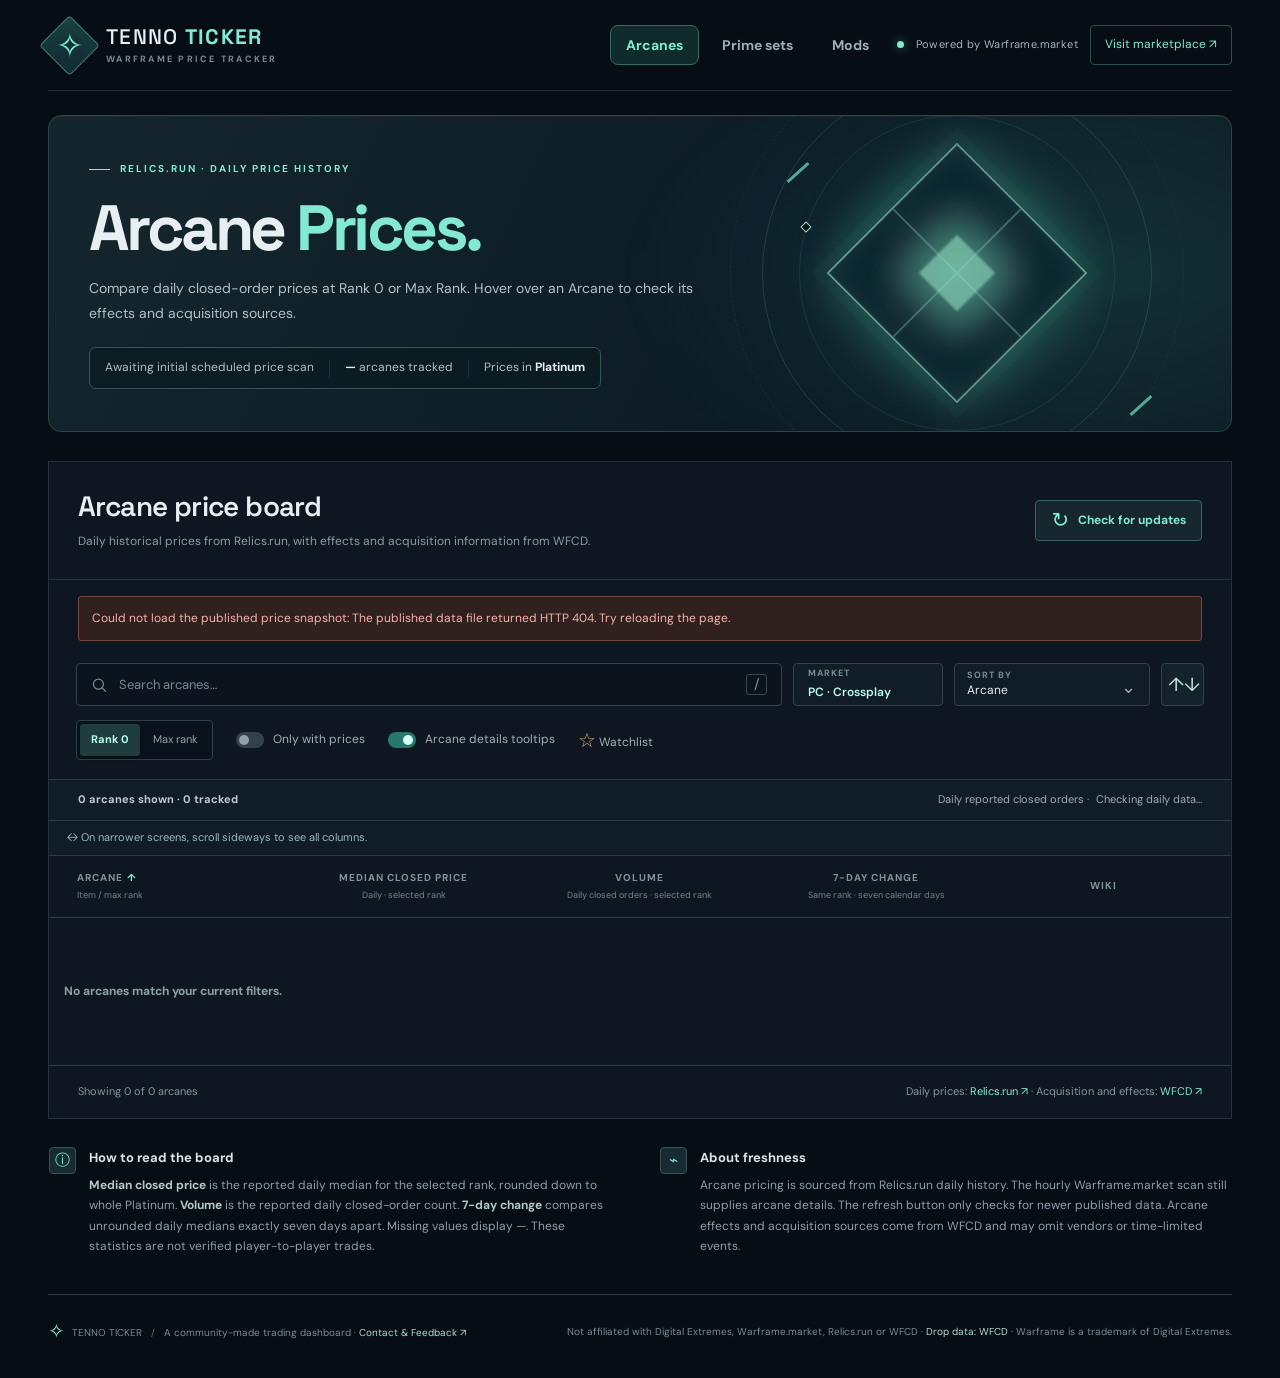
==== commit 85c8fdf5: "-Added source tooltips for mods and contact link" ====
--- a/site/index.html
+++ b/site/index.html
@@ -1,102 +1,106 @@
-<!doctype html>
-<html lang="en">
-<head>
-  <meta charset="utf-8">
-  <meta name="viewport" content="width=device-width, initial-scale=1">
-  <meta name="theme-color" content="#080e17">
-  <meta name="description" content="Compare Warframe Arcane daily median closed prices, trading volume, 7-day changes, effects, and acquisition sources.">
-  <title>Arcane Prices — Tenno Ticker</title>
-  <link rel="preconnect" href="https://fonts.googleapis.com">
-  <link rel="preconnect" href="https://fonts.gstatic.com" crossorigin>
-  <link href="https://fonts.googleapis.com/css2?family=DM+Sans:wght@400;500;600;700&family=Space+Grotesk:wght@400;500;600;700&display=swap" rel="stylesheet">
-  <link rel="stylesheet" href="./styles.css">
-  <link rel="stylesheet" href="./prime-sets.css">
-  <link rel="stylesheet" href="./vendor-acquisition.css">
-  <script src="./app.js" defer></script>
-  <link rel="icon" type="image/png" href="./favicon.png">
-</head>
-<!-- Google tag (gtag.js) -->
-<script async src="https://www.googletagmanager.com/gtag/js?id=G-MQFQ6QBJ6M"></script>
-<script>
-  window.dataLayer = window.dataLayer || [];
-  function gtag(){dataLayer.push(arguments);}
-  gtag('js', new Date());
-
-  gtag('config', 'G-MQFQ6QBJ6M');
-</script>
-<!-- Cloudflare Web Analytics -->
-  <script type='module' src='https://static.cloudflareinsights.com/beacon.min.js' data-cf-beacon='{"token": "58da4a2061cf43a3b5ef30803b7ceabc"}'></script>
-<!-- End Cloudflare Web Analytics -->
-<body>
-  <div class="app-shell">
-    <header class="topbar">
-      <a class="brand" href="./" aria-label="Tenno Ticker home">
-        <span class="brand-mark" aria-hidden="true"><span class="brand-glyph">✧</span></span>
-        <span class="brand-type">TENNO <strong>TICKER</strong><small>WARFRAME PRICE TRACKER</small></span>
-      </a>
-      <div class="topbar-right">
-        <nav class="prime-navigation" aria-label="Price boards">
-          <a href="./" aria-current="page">Arcanes</a>
-          <a href="./prime-sets.html">Prime sets</a>
-          <a href="./mods.html">Mods</a>
-        </nav>
-        <span class="quiet-label topbar-source"><span class="little-led"></span> Powered by Warframe.market</span>
-        <a href="https://warframe.market" class="topbar-link" target="_blank" rel="noopener noreferrer">Visit marketplace <span aria-hidden="true">↗</span></a>
-      </div>
-    </header>
-
-    <main>
-      <section class="hero">
-        <div class="hero-text">
-          <div class="eyebrow"><span class="eyebrow-line"></span> PC / CROSSPLAY MARKET</div>
-          <h1>Warframe<br><span>Arcane Prices.</span></h1>
-          <p>Compare daily closed-order prices at rank 0 or max rank. Hover over an arcane to check its effects and where to get it.</p>
-          <div class="hero-meta"><span class="hero-dot"></span><span id="hero-status">Loading market snapshot</span><span class="meta-divider"></span><span><strong id="stat-total">—</strong> arcanes tracked</span><span class="meta-divider"></span><span>Prices in <strong>Platinum</strong> <span class="plat-symbol">✦</span></span></div>
-        </div>
-        <div class="hero-art" aria-hidden="true">
-          <div class="orbit orbit-one"></div><div class="orbit orbit-two"></div><div class="orbit orbit-three"></div>
-          <div class="core-glow"></div><div class="core-shape"><i></i><i></i><i></i><i></i><span class="core-center"></span></div>
-          <span class="orbital-tick tick-one"></span><span class="orbital-tick tick-two"></span>
-        </div>
-      </section>
-
-      <section class="market-panel" aria-labelledby="market-heading">
-        <div class="section-head">
-          <div><h2 id="market-heading">Arcane price board</h2><p>Daily historical prices from Relics.run, with effects and acquisition information from WFCD.</p></div>
-          <button class="refresh-button" type="button" id="refresh-button"><span class="refresh-icon" aria-hidden="true">↻</span> Check for updates</button>
-        </div>
-
-        <div class="progress-area" id="progress-area" role="status" aria-live="polite">
-          <div class="progress-top"><span id="progress-label">Loading the latest snapshot…</span><span id="progress-count">Downloading</span></div>
-          <div class="progress-track"><div id="progress-bar" class="progress-fill"></div></div>
-        </div>
-        <div class="error-banner" id="error-banner" hidden></div>
-
-        <div class="toolbar">
-          <label class="search-box"><svg width="18" height="18" viewBox="0 0 24 24" fill="none" stroke="currentColor" stroke-width="1.8" stroke-linecap="round" aria-hidden="true"><circle cx="10.8" cy="10.8" r="7.3"></circle><path d="m16.3 16.3 5 5"></path></svg><input id="search" autocomplete="off" type="search" placeholder="Search arcanes…" aria-label="Search arcanes"><span class="search-hint">/</span></label>
-          <div class="market-scope" title="This edition tracks the PC/crossplay market only"><span class="field-label">MARKET</span><strong>PC · Crossplay</strong></div>
-          <label class="select-wrap sort-wrap"><span class="field-label">SORT BY</span><select id="sort" aria-label="Sort by"><option value="name">Arcane</option><option value="medianClosedPrice">Median closed price</option><option value="volume">Volume</option><option value="change7dPct">7-day change</option></select></label>
-          <button id="sort-direction" class="icon-button sort-direction" aria-label="Toggle sort direction" title="Toggle sort direction" type="button">↓↑</button>
-        </div>
-        <div class="toolbar-secondary">
-          <div class="view-switch" role="group" aria-label="Rank display"><button type="button" class="active" data-view="rank0" aria-pressed="true">Rank 0</button><button type="button" data-view="rankMax" aria-pressed="false">Max rank</button></div>
-          
-          <label class="switch-control"><input id="priced-only" type="checkbox"><span class="switch-track"></span><span>Only with prices</span></label>
-          <label class="switch-control"><input id="source-tooltips" type="checkbox" checked><span class="switch-track"></span><span>Arcane details tooltips</span></label>
-          <button class="favorites-filter" id="favorites-only" type="button" aria-pressed="false"><span>☆</span> Watchlist</button>
-          <div class="toolbar-spacer"></div>
-        </div>
-
-        <div class="table-status"><span id="result-count">Waiting for catalog…</span><div class="status-key">Daily reported closed orders · <span id="daily-source-date">Checking daily data…</span></div></div>
-        <div class="table-scroll-hint" role="note">↔ On narrower screens, scroll sideways to see all columns.</div>
-        <div class="table-scroller"><table class="price-table prime-table arcane-table"><thead id="table-head"></thead><tbody id="table-body"><tr><td colspan="5" class="empty-state">Loading the price snapshot…</td></tr></tbody></table></div>
-        <div class="table-footer"><span id="bottom-count">—</span><div>Daily prices: <a href="https://relics.run/history/" target="_blank" rel="noopener noreferrer">Relics.run ↗</a> · Acquisition and effects: <a href="https://github.com/WFCD/warframe-items" target="_blank" rel="noopener noreferrer">WFCD ↗</a></div></div>
-      </section>
-
-      <section class="footnotes"><div><span class="footnote-icon">ⓘ</span><div><strong>How to read the board</strong><p><b>Median closed price</b> is the reported daily median for the selected rank, rounded down to whole Platinum. <b>Volume</b> is the reported daily closed-order count. <b>7-day change</b> compares unrounded daily medians exactly seven days apart. Missing values display —. These statistics are not verified player-to-player trades.</p></div></div><div><span class="footnote-icon">⌁</span><div><strong>About freshness</strong><p>Arcane pricing is sourced from Relics.run daily history. The hourly Warframe.market scan still supplies arcane details. The refresh button only checks for newer published data. Arcane effects and acquisition sources come from WFCD and may omit vendors or time-limited events.</p></div></div></section>
-    </main>
-    <footer><span><span class="footer-mark">✧</span> TENNO TICKER <span class="footer-sep">/</span> A community-made trading dashboard</span><span>Not affiliated with Digital Extremes, Warframe.market, Relics.run or WFCD · <a href="https://github.com/WFCD/warframe-items" target="_blank" rel="noopener noreferrer">Drop data: WFCD</a> · Warframe is a trademark of Digital Extremes.</span></footer>
-  </div>
-  <div id="arcane-tooltip" class="acquisition-tooltip" role="tooltip" hidden></div>
-</body>
-</html>
+<!doctype html>
+<html lang="en">
+<head>
+  <meta charset="utf-8">
+  <meta name="viewport" content="width=device-width, initial-scale=1">
+  <meta name="theme-color" content="#080e17">
+  <meta name="description" content="Compare Warframe Arcane daily median closed prices, trading volume, 7-day changes, effects, and acquisition sources.">
+  <title>Arcane Prices — Tenno Ticker</title>
+  <link rel="preconnect" href="https://fonts.googleapis.com">
+  <link rel="preconnect" href="https://fonts.gstatic.com" crossorigin>
+  <link href="https://fonts.googleapis.com/css2?family=DM+Sans:wght@400;500;600;700&family=Space+Grotesk:wght@400;500;600;700&display=swap" rel="stylesheet">
+  <link rel="stylesheet" href="./styles.css?v=tooltip-no-scroll-2">
+  <link rel="stylesheet" href="./prime-sets.css?v=tooltip-no-scroll-2">
+  <link rel="stylesheet" href="./vendor-acquisition.css">
+  <script src="./app.js?v=tooltip-no-scroll-2" defer></script>
+  <link rel="icon" type="image/png" href="./favicon.png">
+</head>
+<!-- Google tag (gtag.js) -->
+<script async src="https://www.googletagmanager.com/gtag/js?id=G-MQFQ6QBJ6M"></script>
+<script>
+  window.dataLayer = window.dataLayer || [];
+  function gtag(){dataLayer.push(arguments);}
+  gtag('js', new Date());
+
+  gtag('config', 'G-MQFQ6QBJ6M');
+</script>
+<!-- Cloudflare Web Analytics -->
+  <script type='module' src='https://static.cloudflareinsights.com/beacon.min.js' data-cf-beacon='{"token": "58da4a2061cf43a3b5ef30803b7ceabc"}'></script>
+<!-- End Cloudflare Web Analytics -->
+<body>
+  <div class="app-shell">
+    <header class="topbar">
+      <a class="brand" href="./" aria-label="Tenno Ticker home">
+        <span class="brand-mark" aria-hidden="true"><span class="brand-glyph">✧</span></span>
+        <span class="brand-type">TENNO <strong>TICKER</strong><small>WARFRAME PRICE TRACKER</small></span>
+      </a>
+      <div class="topbar-right">
+        <nav class="prime-navigation" aria-label="Price boards">
+          <a href="./" aria-current="page">Arcanes</a>
+          <a href="./prime-sets.html">Prime sets</a>
+          <a href="./mods.html">Mods</a>
+        </nav>
+        <span class="quiet-label topbar-source"><span class="little-led"></span> Powered by Warframe.market</span>
+        <a href="https://warframe.market" class="topbar-link" target="_blank" rel="noopener noreferrer">Visit marketplace <span aria-hidden="true">↗</span></a>
+      </div>
+    </header>
+
+    <main>
+      <section class="prime-hero board-hero">
+        <div class="eyebrow"><span class="eyebrow-line"></span> RELICS.RUN · DAILY PRICE HISTORY</div>
+        <h1>Arcane <span>Prices.</span></h1>
+        <p>Compare daily closed-order prices at Rank 0 or Max Rank. Hover over an Arcane to check its effects and acquisition sources.</p>
+        <div class="prime-hero-meta">
+          <span id="hero-status" role="status">Loading market snapshot…</span>
+          <span class="prime-meta-divider"></span>
+          <span><strong id="stat-total">—</strong> arcanes tracked</span>
+          <span class="prime-meta-divider"></span>
+          <span>Prices in <strong>Platinum</strong></span>
+        </div>
+        <div class="hero-art" aria-hidden="true">
+          <div class="orbit orbit-one"></div><div class="orbit orbit-two"></div><div class="orbit orbit-three"></div>
+          <div class="core-glow"></div><div class="core-shape"><i></i><i></i><i></i><i></i><span class="core-center"></span></div>
+          <span class="orbital-tick tick-one"></span><span class="orbital-tick tick-two"></span>
+        </div>
+      </section>
+
+      <section class="market-panel" aria-labelledby="market-heading">
+        <div class="section-head">
+          <div><h2 id="market-heading">Arcane price board</h2><p>Daily historical prices from Relics.run, with effects and acquisition information from WFCD.</p></div>
+          <button class="refresh-button" type="button" id="refresh-button"><span class="refresh-icon" aria-hidden="true">↻</span> Check for updates</button>
+        </div>
+
+        <div class="progress-area" id="progress-area" role="status" aria-live="polite">
+          <div class="progress-top"><span id="progress-label">Loading the latest snapshot…</span><span id="progress-count">Downloading</span></div>
+          <div class="progress-track"><div id="progress-bar" class="progress-fill"></div></div>
+        </div>
+        <div class="error-banner" id="error-banner" hidden></div>
+
+        <div class="toolbar">
+          <label class="search-box"><svg width="18" height="18" viewBox="0 0 24 24" fill="none" stroke="currentColor" stroke-width="1.8" stroke-linecap="round" aria-hidden="true"><circle cx="10.8" cy="10.8" r="7.3"></circle><path d="m16.3 16.3 5 5"></path></svg><input id="search" autocomplete="off" type="search" placeholder="Search arcanes…" aria-label="Search arcanes"><span class="search-hint">/</span></label>
+          <div class="market-scope" title="This edition tracks the PC/crossplay market only"><span class="field-label">MARKET</span><strong>PC · Crossplay</strong></div>
+          <label class="select-wrap sort-wrap"><span class="field-label">SORT BY</span><select id="sort" aria-label="Sort by"><option value="name">Arcane</option><option value="medianClosedPrice">Median closed price</option><option value="volume">Volume</option><option value="change7dPct">7-day change</option></select></label>
+          <button id="sort-direction" class="icon-button sort-direction" aria-label="Toggle sort direction" title="Toggle sort direction" type="button">↓↑</button>
+        </div>
+        <div class="toolbar-secondary">
+          <div class="view-switch" role="group" aria-label="Rank display"><button type="button" class="active" data-view="rank0" aria-pressed="true">Rank 0</button><button type="button" data-view="rankMax" aria-pressed="false">Max rank</button></div>
+          
+          <label class="switch-control"><input id="priced-only" type="checkbox"><span class="switch-track"></span><span>Only with prices</span></label>
+          <label class="switch-control"><input id="source-tooltips" type="checkbox" checked><span class="switch-track"></span><span>Arcane details tooltips</span></label>
+          <button class="favorites-filter" id="favorites-only" type="button" aria-pressed="false"><span>☆</span> Watchlist</button>
+          <div class="toolbar-spacer"></div>
+        </div>
+
+        <div class="table-status"><span id="result-count">Waiting for catalog…</span><div class="status-key">Daily reported closed orders · <span id="daily-source-date">Checking daily data…</span></div></div>
+        <div class="table-scroll-hint" role="note">↔ On narrower screens, scroll sideways to see all columns.</div>
+        <div class="table-scroller"><table class="price-table prime-table arcane-table"><thead id="table-head"></thead><tbody id="table-body"><tr><td colspan="5" class="empty-state">Loading the price snapshot…</td></tr></tbody></table></div>
+        <div class="table-footer"><span id="bottom-count">—</span><div>Daily prices: <a href="https://relics.run/history/" target="_blank" rel="noopener noreferrer">Relics.run ↗</a> · Acquisition and effects: <a href="https://github.com/WFCD/warframe-items" target="_blank" rel="noopener noreferrer">WFCD ↗</a></div></div>
+      </section>
+
+      <section class="footnotes"><div><span class="footnote-icon">ⓘ</span><div><strong>How to read the board</strong><p><b>Median closed price</b> is the reported daily median for the selected rank, rounded down to whole Platinum. <b>Volume</b> is the reported daily closed-order count. <b>7-day change</b> compares unrounded daily medians exactly seven days apart. Missing values display —. These statistics are not verified player-to-player trades.</p></div></div><div><span class="footnote-icon">⌁</span><div><strong>About freshness</strong><p>Arcane pricing is sourced from Relics.run daily history. The hourly Warframe.market scan still supplies arcane details. The refresh button only checks for newer published data. Arcane effects and acquisition sources come from WFCD and may omit vendors or time-limited events.</p></div></div></section>
+    </main>
+<footer><span><span class="footer-mark">✧</span> TENNO TICKER <span class="footer-sep">/</span> A community-made trading dashboard · <a href="https://github.com/Saerdev/Tenno-Ticker/discussions" target="_blank" rel="noopener noreferrer" aria-label="Contact and feedback via public GitHub Discussions">Contact &amp; Feedback ↗</a></span><span>Not affiliated with Digital Extremes, Warframe.market, Relics.run or WFCD · <a href="https://github.com/WFCD/warframe-items" target="_blank" rel="noopener noreferrer">Drop data: WFCD</a> · Warframe is a trademark of Digital Extremes.</span></footer>
+  </div>
+  <div id="arcane-tooltip" class="acquisition-tooltip" role="tooltip" hidden></div>
+</body>
+</html>
--- a/site/styles.css
+++ b/site/styles.css
@@ -1,130 +1,128 @@
-:root{color-scheme:dark;--bg:#070d15;--bg2:#0b141e;--panel:#101923;--panel2:#111d28;--border:#24303b;--subtle:#788995;--muted:#9aadb8;--text:#e8eff2;--teal:#84e9d2;--teal-deep:#163d3b;--orange:#e8b47a;--rose:#e38b8b;--font-head:'Space Grotesk',system-ui,sans-serif;--font-body:'DM Sans',system-ui,sans-serif}
-*{box-sizing:border-box}html{scroll-behavior:smooth}body{margin:0;background:var(--bg);color:var(--text);font-family:var(--font-body);font-size:14px;line-height:1.45}button,input,select{font:inherit}button,a{-webkit-tap-highlight-color:transparent}button{cursor:pointer}a{color:inherit;text-decoration:none}button:focus-visible,a:focus-visible,input:focus-visible,select:focus-visible{outline:2px solid var(--teal);outline-offset:3px}::selection{background:#488a82;color:#fff}.app-shell{max-width:1540px;margin:0 auto;padding:0 48px}.topbar{height:91px;border-bottom:1px solid #23303b;display:flex;align-items:center;justify-content:space-between;gap:20px}.brand{display:flex;align-items:center;gap:15px}.brand-mark{height:43px;width:43px;display:grid;place-items:center;border:1px solid #477c79;transform:rotate(45deg);border-radius:4px;background:linear-gradient(135deg,#163b39,#10222d);box-shadow:0 0 35px #3fb5a019 inset}.brand-glyph{transform:rotate(-45deg);font-size:33px;color:var(--teal);font-weight:400;line-height:1}.brand-type{font-family:var(--font-head);font-size:21px;line-height:1;letter-spacing:1.3px;font-weight:500;white-space:nowrap}.brand-type strong{font-weight:700;color:var(--teal)}.brand-type small{display:block;font-family:var(--font-body);font-size:9px;letter-spacing:2.25px;font-weight:700;color:#788a95;margin-top:8px}.topbar-right{display:flex;align-items:center;gap:34px}.quiet-label{font-size:11px;letter-spacing:.4px;color:#a4b2bd}.little-led,.hero-dot{display:inline-block;height:7px;width:7px;border-radius:50%;background:var(--teal);box-shadow:0 0 11px #5fe6b590;margin-right:8px}.topbar-link{font-size:12px;color:var(--teal);border:1px solid #2c4c4d;padding:10px 14px;border-radius:4px;transition:background .2s}.topbar-link:hover{background:#153535}
-.hero{position:relative;overflow:hidden;border-bottom:1px solid var(--border);min-height:347px;display:flex;align-items:center;background:radial-gradient(ellipse 55% 100% at 85% 46%,#14313740,transparent 90%),linear-gradient(0deg,#0b162000,#0b16201c);margin:0 -48px;padding:36px 48px}.hero-text{position:relative;z-index:2;max-width:690px}.eyebrow{display:flex;align-items:center;gap:10px;color:var(--teal);letter-spacing:2px;font-size:10px;font-weight:700;margin-bottom:23px}.eyebrow-line{width:21px;height:1px;background:var(--teal)}.hero h1{font-family:var(--font-head);font-size:clamp(42px,4.3vw,68px);font-weight:600;line-height:1.06;letter-spacing:-2.5px;margin:0}.hero h1 span{color:var(--teal)}.hero p{max-width:530px;line-height:1.75;color:#9cadb8;font-size:15px;margin:20px 0 24px}.hero-meta{display:flex;align-items:center;flex-wrap:wrap;gap:0;color:#b0bcc5;font-size:12px}.meta-divider{height:13px;width:1px;background:#44515b;margin:0 23px}.plat-symbol{color:var(--teal)}.hero-art{position:absolute;width:500px;height:500px;right:45px;top:50%;transform:translateY(-50%);opacity:.9;pointer-events:none}.orbit{position:absolute;border:1px solid #3a797274;border-radius:50%;inset:55px}.orbit-two{inset:92px;border-color:#3d6d6d57}.orbit-three{inset:23px;border-color:#38575a50;border-style:dashed}.orbit-one:after,.orbit-two:after{content:'';position:absolute;left:50%;top:-3px;width:6px;height:6px;border:1px solid #c0ffde;background:var(--bg);transform:translateX(-50%) rotate(45deg)}.orbit-two:after{left:2%;top:34%}.core-glow{position:absolute;inset:139px;border-radius:50%;background:#47e3c228;filter:blur(33px)}.core-shape{position:absolute;inset:158px;transform:rotate(45deg);border:1px solid #9fe6d0;background:radial-gradient(circle,#2a796a85 0%,#142b32 48%,#09232c 68%);box-shadow:0 0 0 11px #37776a15,0 0 50px #69e3bd55, inset 0 0 32px #73bfb330}.core-shape i{position:absolute;width:50%;height:50%;border:1px solid #8bc7bc75}.core-shape i:nth-child(1){top:0;left:0}.core-shape i:nth-child(2){top:0;right:0}.core-shape i:nth-child(3){bottom:0;left:0}.core-shape i:nth-child(4){bottom:0;right:0}.core-center{position:absolute;inset:35%;background:#a8ffdbb5;filter:blur(1px);box-shadow:0 0 38px 20px #92eecf66}.orbital-tick{position:absolute;height:3px;width:28px;background:#65c3b0;transform:rotate(-42deg)}.tick-one{top:148px;left:77px}.tick-two{bottom:116px;right:52px}
-.market-panel{border:1px solid var(--border);background:#0e1721;margin:29px 0 28px}.section-head{display:flex;justify-content:space-between;gap:20px;align-items:center;padding:28px 29px;border-bottom:1px solid var(--border)}.section-head h2{font-family:var(--font-head);font-size:28px;font-weight:600;letter-spacing:-.6px;margin:0;line-height:1.2}.section-head p{font-size:12px;color:#879ba8;margin:10px 0 0}.refresh-button{display:flex;gap:9px;align-items:center;white-space:nowrap;padding:11px 15px;color:var(--teal);border:1px solid #396661;border-radius:4px;background:#15272d;font-size:12px;font-weight:700;transition:background .2s}.refresh-button:hover{background:#1c383c}.refresh-button:disabled{opacity:.48;cursor:not-allowed}.refresh-icon{font-size:21px;font-weight:400;line-height:.7}.refresh-button.refreshing .refresh-icon{animation:spin 2s linear infinite}@keyframes spin{to{transform:rotate(360deg)}}
-.progress-area{padding:12px 29px 15px;background:#0f2428;border-bottom:1px solid #285252}.progress-area[hidden],.error-banner[hidden]{display:none}.progress-top{display:flex;justify-content:space-between;align-items:center;color:#a4dcd0;font-size:11px;margin-bottom:9px}.progress-track{height:3px;background:#234447;overflow:hidden}.progress-fill{width:0%;height:100%;background:linear-gradient(90deg,#61bcae,#b2ffe8);transition:width .2s}.error-banner{margin:16px 29px 0;background:#30211e;border:1px solid #74453e;padding:13px;color:#f4b3a9;border-radius:3px;font-size:12px}
-.toolbar{display:flex;gap:11px;align-items:stretch;padding:22px 27px 13px}.search-box{flex:1;min-width:160px;display:flex;align-items:center;gap:9px;padding:0 14px;border:1px solid #34404b;background:#0b131d;border-radius:4px;color:#728c94;height:43px}.search-box:focus-within{border-color:#75bdad}.search-box input{font-size:13px;color:var(--text);width:100%;height:100%;background:transparent;border:0;outline:0;min-width:0}.search-box input::placeholder{color:#778795}.search-box input::-webkit-search-cancel-button{cursor:pointer}.search-hint{border:1px solid #39464e;padding:0 7px;border-radius:3px;color:#8396a0;line-height:19px}.select-wrap{display:flex;flex-direction:column;justify-content:center;position:relative;padding:5px 34px 5px 12px;background:#101c27;border:1px solid #34404b;border-radius:4px;min-width:190px;height:43px}.field-label{color:#75918f;font-size:9px;letter-spacing:1px;font-weight:700}.select-wrap select{color:#e6efef;background:transparent;border:none;outline:0;appearance:none;font-size:12px;cursor:pointer;width:100%;height:21px}.select-wrap:after{content:'⌄';position:absolute;right:13px;top:10px;font-size:18px;color:#9baab4;pointer-events:none}.select-wrap select option{background:#14212c}.sort-wrap{min-width:196px}.icon-button{width:43px;height:43px;background:#14222b;color:#bce3d9;border:1px solid #34404b;border-radius:4px;flex-shrink:0;font-size:19px}.icon-button:hover{background:#1e333c}.toolbar-secondary{display:flex;align-items:center;gap:23px;padding:1px 27px 19px;flex-wrap:wrap}.view-switch{display:flex;padding:3px;background:#0a121b;border:1px solid #30404b;border-radius:4px;gap:2px}.view-switch button{background:transparent;border:0;color:#94a3ae;font-size:11px;padding:8px 11px;border-radius:3px;white-space:nowrap}.view-switch button.active{background:#203d3d;color:#baffec;font-weight:700;box-shadow:0 1px 5px #0006}.switch-control{display:flex;gap:9px;align-items:center;white-space:nowrap;color:#9faeba;font-size:12px;cursor:pointer}.switch-control input{position:absolute;width:1px;height:1px;opacity:0}.switch-track{width:28px;height:16px;background:#34414b;border-radius:20px;position:relative;transition:background .2s;flex-shrink:0}.switch-track:after{content:'';width:10px;height:10px;background:#91a0aa;border-radius:50%;position:absolute;left:3px;top:3px;transition:left .2s}.switch-control input:checked + .switch-track{background:#26786c}.switch-control input:checked + .switch-track:after{left:15px;background:#d3fff1}.switch-control input:focus-visible + .switch-track{outline:2px solid var(--teal);outline-offset:3px}.favorites-filter{font-size:12px;color:#a1b0ba;background:transparent;border:0;padding:4px 0;white-space:nowrap}.favorites-filter span{font-size:20px;color:#d3b073;vertical-align:-1px}.favorites-filter.active{color:var(--orange)}.toolbar-spacer{flex:1}.text-button{white-space:nowrap;background:transparent;border:0;color:var(--teal);font-size:12px;padding:6px 0;font-weight:700}.text-button span{font-size:20px;vertical-align:-1px;margin-right:4px}.text-button:hover{text-decoration:underline}.table-status{padding:12px 29px;display:flex;justify-content:space-between;gap:10px;align-items:center;background:#101d28;border-top:1px solid #2b3944;border-bottom:1px solid #2b3944;color:#9dabb5;font-size:11px}.table-status #result-count{font-weight:700;color:#becbd1}.status-key{display:flex;align-items:center;gap:7px}.key-dot{width:6px;height:6px;border-radius:50%;margin-left:14px}.key-green{background:var(--teal)}.key-amber{background:var(--orange)}
-.table-scroller{overflow:auto;width:100%;min-height:190px}.price-table{width:100%;border-collapse:collapse;white-space:nowrap;table-layout:auto;text-align:left}.price-table th{font-size:10px;color:#80939f;letter-spacing:1px;font-weight:700;background:#0e1721;padding:15px 13px;border-bottom:1px solid #2d3b45;text-transform:uppercase;cursor:pointer;user-select:none}.price-table th:first-child{padding-left:29px;min-width:240px}.price-table th:last-child{padding-right:29px}.price-table th:hover{color:#c3ede4}.price-table th[data-sort="none"]{cursor:default}.price-table td{padding:13px;border-bottom:1px solid #1e2d38;color:#a5b6c0;font-size:12px}.price-table td:first-child{padding-left:29px}.price-table td:last-child{padding-right:29px}.price-table tbody tr:hover{background:#13242b}.price-table tbody tr:last-child td{border-bottom:none}.th-unit{color:#647682;font-size:9px;letter-spacing:0;display:block;font-weight:500;margin-top:4px;text-transform:none}.th-sort{font-size:10px;color:var(--teal);margin-left:4px}.item-cell{display:flex;align-items:center;gap:13px;min-width:210px}.item-icon{width:37px;height:37px;object-fit:contain;background:#192b32;border:1px solid #30504e;border-radius:7px;padding:4px;flex-shrink:0}.item-fallback{display:grid;place-items:center;font-size:24px;color:var(--teal)}.item-details{display:flex;flex-direction:column;align-items:flex-start;gap:4px}.item-name{font-family:var(--font-head);font-size:13px;font-weight:600;color:#e4edf0;line-height:1.2}.item-name:hover{color:var(--teal)}.item-sub{font-size:10px;color:#748993;letter-spacing:.2px}.amount{font-family:var(--font-head);font-size:15px;font-weight:600;font-variant-numeric:tabular-nums}.ask{color:#a6e8d4}.bid{color:#e8bc8d}.amount.empty{color:#546771;font-weight:400}.amount-pt{font-size:10px;color:#758e8e;margin-left:4px}.spread{font-variant-numeric:tabular-nums;color:#9aaeba}.spread.negative{color:#cba4be}.listing-count{color:#bdccd1;font-variant-numeric:tabular-nums}.action-cell{text-align:right}.favorite-btn{color:#6d8390;background:transparent;border:none;font-size:22px;line-height:1;vertical-align:middle;padding:4px 7px}.favorite-btn.active{color:#edc278}.favorite-btn:hover{color:#ffe09f}.outbound-link{padding:8px;color:#7dd7c7;font-size:18px;vertical-align:middle}.outbound-link:hover{color:#c6ffea}.empty-state{text-align:center;padding:65px 15px!important;color:#8ca0ab!important;white-space:normal}.table-footer{display:flex;justify-content:space-between;gap:20px;align-items:center;padding:18px 29px;border-top:1px solid #2c3b45;font-size:11px;color:#8295a0}.table-footer a{color:var(--teal)}.tiny-bullet{color:var(--teal);margin-right:5px}.footnotes{display:grid;grid-template-columns:1fr 1fr;gap:40px;margin:27px 1px 38px}.footnotes>div{display:flex;gap:13px;align-items:flex-start}.footnote-icon{display:grid;place-items:center;color:var(--teal);background:#172c32;border:1px solid #355251;height:27px;width:27px;flex-shrink:0;border-radius:4px;font-size:15px}.footnotes strong{font-size:13px;font-weight:700;color:#d8e4e7}.footnotes p{font-size:12px;line-height:1.7;color:#8e9eaa;max-width:580px;margin:7px 0 0}.footnotes b{color:#b4c7cb}footer{border-top:1px solid #273640;padding:22px 0 32px;display:flex;align-items:center;justify-content:space-between;gap:15px;font-size:10px;color:#788b97}.footer-mark{color:var(--teal);font-size:20px;vertical-align:-2px;margin-right:4px}.footer-sep{color:#4d6d72;margin:0 6px}
-@media(max-width:1150px){.app-shell{padding:0 26px}.hero{margin:0 -26px;padding:32px 26px}.hero-art{right:-140px;opacity:.65}.hero-text{max-width:590px}.toolbar{flex-wrap:wrap}.search-box{flex-basis:45%}.select-wrap{flex:1}.toolbar-secondary{gap:16px}.table-status,.section-head{padding-left:20px;padding-right:20px}}
-@media(max-width:780px){.app-shell{padding:0 16px}.topbar{height:77px}.brand-type{font-size:17px}.brand-type small{font-size:7px;letter-spacing:1.3px}.brand-mark{width:37px;height:37px}.topbar-source{display:none}.topbar-link{font-size:11px;padding:8px}.hero{margin:0 -16px;padding:42px 16px;min-height:360px}.hero h1{font-size:44px}.hero-text{max-width:540px}.hero-art{width:370px;height:370px;right:-215px;opacity:.36}.hero p{font-size:13px;max-width:380px}.orbital-label{display:none}.section-head{align-items:flex-start;flex-direction:column}.section-head h2{font-size:24px}.toolbar{padding:16px 14px 10px}.search-box{flex-basis:100%}.select-wrap{min-width:0;flex:1}.sort-wrap{flex:1}.toolbar-secondary{padding:3px 14px 16px;gap:13px}.view-switch{width:100%;justify-content:space-between}.view-switch button{flex:1}.toolbar-spacer{display:none}.text-button{margin-left:auto}.table-status{align-items:flex-start;flex-direction:column;padding:12px 15px}.status-key{flex-wrap:wrap}.price-table th:first-child,.price-table td:first-child{padding-left:15px}.price-table th:last-child,.price-table td:last-child{padding-right:15px}.table-footer{padding:16px 15px;flex-wrap:wrap}.footnotes{grid-template-columns:1fr;gap:22px}footer{flex-direction:column;align-items:flex-start}.error-banner{margin:12px 14px}.progress-area{padding:11px 14px}}
-@media(max-width:430px){.hero h1{font-size:39px}.brand-type small{display:none}.topbar-link{font-size:10px;padding:7px}.hero-meta{font-size:11px}.meta-divider{margin:0 10px}.select-wrap{flex-basis:60%}.sort-wrap{flex-basis:60%}.sort-direction{width:42px}.toolbar-secondary{gap:15px}.section-head{padding:22px 15px}.switch-control{font-size:11px}.favorite-btn{font-size:20px}}
-@media(prefers-reduced-motion:reduce){*,*:before,*:after{animation-duration:.01ms!important;transition-duration:.01ms!important;scroll-behavior:auto!important}}
-
-.market-scope{display:flex;flex-direction:column;justify-content:center;gap:4px;padding:6px 14px;background:#101c27;border:1px solid #34404b;border-radius:4px;min-width:150px;height:43px}
-.market-scope strong{color:#baffec;font-size:12px;font-weight:600;white-space:nowrap}
-@media(max-width:780px){.market-scope{flex:1;min-width:0}}
-
-.action-group{display:inline-flex;align-items:center;justify-content:flex-end;gap:8px;white-space:nowrap}
-.action-group a{font-size:11px;font-weight:700;letter-spacing:.1px;padding:6px 8px;border:1px solid #2d4946;border-radius:5px;display:inline-flex;align-items:center;min-height:30px}
-.action-group .outbound-link{color:#84e9d2;background:#15302e}
-.action-group .wiki-link{color:#d6bd99;background:#302921;border-color:#57442e}
-.action-group .outbound-link:hover{color:#fff;background:#225149}
-.action-group .wiki-link:hover{color:#fff0d4;background:#493a28}
-.item-cell[data-acquisition]{cursor:help}
-.item-cell[data-acquisition] .item-name{cursor:pointer}
-.acquisition-tooltip{position:fixed;z-index:1000;pointer-events:auto;width:min(395px,calc(100vw - 24px));max-height:min(475px,calc(100vh - 24px));overflow:auto;background:#14232e;border:1px solid #49746e;box-shadow:0 20px 48px #000b,0 0 0 1px #29403c;border-radius:9px;padding:15px 16px;color:#dcebea;white-space:normal;line-height:1.4}
-.acquisition-tooltip[hidden]{display:none}
-.acquisition-heading span{display:block;color:#91b5ae;font-size:9px;font-weight:800;letter-spacing:1.4px}
-.acquisition-heading strong{display:block;font-family:var(--font-head);font-size:15px;margin-top:4px;color:#f2fcfa}
-.acquisition-list{margin:12px 0 7px;padding:0;list-style:none;display:flex;flex-direction:column;gap:8px}
-.acquisition-list li{display:flex;align-items:flex-start;justify-content:space-between;gap:10px;color:#cadadf;font-size:11px}
-.acquisition-list li span:first-child{flex:1;min-width:0}
-.acquisition-chance{color:#91f0d5;font-family:var(--font-head);font-variant-numeric:tabular-nums;white-space:nowrap;font-weight:700}
-.acquisition-empty{margin:12px 0;color:#b0c1c8;font-size:12px}
-.acquisition-footer{display:flex;justify-content:space-between;gap:10px;padding-top:10px;margin-top:12px;border-top:1px solid #304651;color:#91a5aa;font-size:10px}
-.acquisition-footer span:first-child{max-width:200px}
-.acquisition-footer span:last-child{color:#d5bd95;white-space:nowrap}
-footer a{color:#b1dbd0}
-@media(max-width:780px){.action-group{gap:3px}.action-group a{padding:5px 6px;font-size:10px}.acquisition-tooltip{max-height:min(350px,calc(100vh - 24px))}}
-
-.effect-section{margin-top:13px;padding:12px 0 13px;border-top:1px solid #304651}
-.tooltip-section-heading{color:#8db4ac;font-size:10px;letter-spacing:1.25px;font-weight:800}
-.effect-rank{float:right;color:#e0c797;font-size:10px;letter-spacing:.6px}
-.effect-description{white-space:pre-line;font-size:12px;line-height:1.62;overflow-wrap:anywhere;color:#e5f3f0;margin:9px 0 0}
-.effect-unavailable{font-size:11px;line-height:1.55;color:#b0c1c8;margin:9px 0 0}
-.sources-section{padding-top:12px;border-top:1px solid #304651}
-.acquisition-list{margin-top:11px}
-.acquisition-tooltip{scrollbar-color:#4b796f #182a34;overscroll-behavior:contain}
-@media(max-width:780px){.acquisition-tooltip{max-height:min(450px,calc(100vh - 24px))}}
-
-.hero-meta #stat-total{font-family:var(--font-head);color:var(--teal);font-size:17px;font-weight:700;vertical-align:-1px}
-
-/* The Arcane board uses the same balanced five-column layout as Prime Sets. */
-.price-table.arcane-table{min-width:920px;table-layout:fixed}
-.price-table.arcane-table th,.price-table.arcane-table td{width:20%;text-align:center}
-.price-table.arcane-table th:first-child,.price-table.arcane-table td:first-child{min-width:0;text-align:left;padding-left:28px}
-.price-table.arcane-table th:last-child,.price-table.arcane-table td:last-child{padding-right:28px}
-.price-table.arcane-table td:first-child{white-space:normal}
-.arcane-table .item-cell{min-width:0}
-.arcane-table .item-details{min-width:0}
-.arcane-table .item-name{white-space:normal}
-.arcane-table .action-group{justify-content:center}
-.arcane-table .action-cell{text-align:center}
-.arcane-table .favorite-btn{font-size:21px}
-.price-table.arcane-table th[data-sort="none"]{cursor:default}
-.price-table.arcane-table th .th-unit{white-space:normal}
-.topbar-right .prime-navigation{margin:0}
-@media(max-width:900px){.arcane-table+.table-scroll-hint{display:block}}
-@media(max-width:780px){.price-table.arcane-table th:first-child,.price-table.arcane-table td:first-child{padding-left:15px}.price-table.arcane-table th:last-child,.price-table.arcane-table td:last-child{padding-right:15px}}
-
-/* Keep the Actions heading centered over the star, Market, and Wiki buttons. */
-.price-table th:last-child,
-.price-table td:last-child {
-  text-align: center;
-}
-
-/* Inline Warframe damage/status icons supplied by the Wiki. */
-.effect-status-icon {
-  display: inline-block;
-  width: 1.15em;
-  height: 1.15em;
-  margin: 0 0.12em;
-  object-fit: contain;
-  vertical-align: -0.18em;
-}
-/* Closed-order board: fit all seven columns on desktop instead of clipping Actions. */
-.price-table {
-  table-layout: fixed;
-  min-width: 1180px;
-}
-.price-table th,
-.price-table td {
-  padding-left: 9px;
-  padding-right: 9px;
-}
-.price-table th:first-child,
-.price-table td:first-child {
-  width: 20%;
-  min-width: 0;
-  padding-left: 18px;
-}
-.price-table th:nth-child(n+2):nth-child(-n+5),
-.price-table td:nth-child(n+2):nth-child(-n+5) { width: 14.25%; }
-.price-table th:nth-child(6),
-.price-table td:nth-child(6) { width: 9%; }
-.price-table th:last-child,
-.price-table td:last-child { width: 14%; padding-right: 14px; }
-.price-table .th-unit {
-  white-space: normal;
-  line-height: 1.35;
-  overflow-wrap: anywhere;
-}
-.item-cell, .item-details { min-width: 0; }
-.item-name { white-space: normal; overflow-wrap: anywhere; }
-.action-group { gap: 3px; }
-.action-group a { padding: 5px; }
-.favorite-btn { padding: 3px 4px; }
-.table-scroller { overflow-x: auto; overscroll-behavior-x: contain; }
-
-/* On smaller screens the wide table remains horizontally scrollable. */
-.table-scroll-hint {
-  display: none;
-  padding: 9px 18px;
-  background: #101d28;
-  color: #9bb7bd;
-  border-bottom: 1px solid #2b3944;
-  font-size: 11px;
-}
-@media (max-width: 1280px) {
-  .table-scroll-hint { display: block; }
-}
+:root{color-scheme:dark;--bg:#070d15;--bg2:#0b141e;--panel:#101923;--panel2:#111d28;--border:#24303b;--subtle:#788995;--muted:#9aadb8;--text:#e8eff2;--teal:#84e9d2;--teal-deep:#163d3b;--orange:#e8b47a;--rose:#e38b8b;--font-head:'Space Grotesk',system-ui,sans-serif;--font-body:'DM Sans',system-ui,sans-serif}
+*{box-sizing:border-box}html{scroll-behavior:smooth}body{margin:0;background:var(--bg);color:var(--text);font-family:var(--font-body);font-size:14px;line-height:1.45}button,input,select{font:inherit}button,a{-webkit-tap-highlight-color:transparent}button{cursor:pointer}a{color:inherit;text-decoration:none}button:focus-visible,a:focus-visible,input:focus-visible,select:focus-visible{outline:2px solid var(--teal);outline-offset:3px}::selection{background:#488a82;color:#fff}.app-shell{max-width:1540px;margin:0 auto;padding:0 48px}.topbar{height:91px;border-bottom:1px solid #23303b;display:flex;align-items:center;justify-content:space-between;gap:20px}.brand{display:flex;align-items:center;gap:15px}.brand-mark{height:43px;width:43px;display:grid;place-items:center;border:1px solid #477c79;transform:rotate(45deg);border-radius:4px;background:linear-gradient(135deg,#163b39,#10222d);box-shadow:0 0 35px #3fb5a019 inset}.brand-glyph{transform:rotate(-45deg);font-size:33px;color:var(--teal);font-weight:400;line-height:1}.brand-type{font-family:var(--font-head);font-size:21px;line-height:1;letter-spacing:1.3px;font-weight:500;white-space:nowrap}.brand-type strong{font-weight:700;color:var(--teal)}.brand-type small{display:block;font-family:var(--font-body);font-size:9px;letter-spacing:2.25px;font-weight:700;color:#788a95;margin-top:8px}.topbar-right{display:flex;align-items:center;gap:34px}.quiet-label{font-size:11px;letter-spacing:.4px;color:#a4b2bd}.little-led,.hero-dot{display:inline-block;height:7px;width:7px;border-radius:50%;background:var(--teal);box-shadow:0 0 11px #5fe6b590;margin-right:8px}.topbar-link{font-size:12px;color:var(--teal);border:1px solid #2c4c4d;padding:10px 14px;border-radius:4px;transition:background .2s}.topbar-link:hover{background:#153535}
+.hero{position:relative;overflow:hidden;border-bottom:1px solid var(--border);min-height:347px;display:flex;align-items:center;background:radial-gradient(ellipse 55% 100% at 85% 46%,#14313740,transparent 90%),linear-gradient(0deg,#0b162000,#0b16201c);margin:0 -48px;padding:36px 48px}.hero-text{position:relative;z-index:2;max-width:690px}.eyebrow{display:flex;align-items:center;gap:10px;color:var(--teal);letter-spacing:2px;font-size:10px;font-weight:700;margin-bottom:23px}.eyebrow-line{width:21px;height:1px;background:var(--teal)}.hero h1{font-family:var(--font-head);font-size:clamp(42px,4.3vw,68px);font-weight:600;line-height:1.06;letter-spacing:-2.5px;margin:0}.hero h1 span{color:var(--teal)}.hero p{max-width:530px;line-height:1.75;color:#9cadb8;font-size:15px;margin:20px 0 24px}.hero-meta{display:flex;align-items:center;flex-wrap:wrap;gap:0;color:#b0bcc5;font-size:12px}.meta-divider{height:13px;width:1px;background:#44515b;margin:0 23px}.plat-symbol{color:var(--teal)}.hero-art{position:absolute;width:500px;height:500px;right:45px;top:50%;transform:translateY(-50%);opacity:.9;pointer-events:none}.orbit{position:absolute;border:1px solid #3a797274;border-radius:50%;inset:55px}.orbit-two{inset:92px;border-color:#3d6d6d57}.orbit-three{inset:23px;border-color:#38575a50;border-style:dashed}.orbit-one:after,.orbit-two:after{content:'';position:absolute;left:50%;top:-3px;width:6px;height:6px;border:1px solid #c0ffde;background:var(--bg);transform:translateX(-50%) rotate(45deg)}.orbit-two:after{left:2%;top:34%}.core-glow{position:absolute;inset:139px;border-radius:50%;background:#47e3c228;filter:blur(33px)}.core-shape{position:absolute;inset:158px;transform:rotate(45deg);border:1px solid #9fe6d0;background:radial-gradient(circle,#2a796a85 0%,#142b32 48%,#09232c 68%);box-shadow:0 0 0 11px #37776a15,0 0 50px #69e3bd55, inset 0 0 32px #73bfb330}.core-shape i{position:absolute;width:50%;height:50%;border:1px solid #8bc7bc75}.core-shape i:nth-child(1){top:0;left:0}.core-shape i:nth-child(2){top:0;right:0}.core-shape i:nth-child(3){bottom:0;left:0}.core-shape i:nth-child(4){bottom:0;right:0}.core-center{position:absolute;inset:35%;background:#a8ffdbb5;filter:blur(1px);box-shadow:0 0 38px 20px #92eecf66}.orbital-tick{position:absolute;height:3px;width:28px;background:#65c3b0;transform:rotate(-42deg)}.tick-one{top:148px;left:77px}.tick-two{bottom:116px;right:52px}
+.market-panel{border:1px solid var(--border);background:#0e1721;margin:29px 0 28px}.section-head{display:flex;justify-content:space-between;gap:20px;align-items:center;padding:28px 29px;border-bottom:1px solid var(--border)}.section-head h2{font-family:var(--font-head);font-size:28px;font-weight:600;letter-spacing:-.6px;margin:0;line-height:1.2}.section-head p{font-size:12px;color:#879ba8;margin:10px 0 0}.refresh-button{display:flex;gap:9px;align-items:center;white-space:nowrap;padding:11px 15px;color:var(--teal);border:1px solid #396661;border-radius:4px;background:#15272d;font-size:12px;font-weight:700;transition:background .2s}.refresh-button:hover{background:#1c383c}.refresh-button:disabled{opacity:.48;cursor:not-allowed}.refresh-icon{font-size:21px;font-weight:400;line-height:.7}.refresh-button.refreshing .refresh-icon{animation:spin 2s linear infinite}@keyframes spin{to{transform:rotate(360deg)}}
+.progress-area{padding:12px 29px 15px;background:#0f2428;border-bottom:1px solid #285252}.progress-area[hidden],.error-banner[hidden]{display:none}.progress-top{display:flex;justify-content:space-between;align-items:center;color:#a4dcd0;font-size:11px;margin-bottom:9px}.progress-track{height:3px;background:#234447;overflow:hidden}.progress-fill{width:0%;height:100%;background:linear-gradient(90deg,#61bcae,#b2ffe8);transition:width .2s}.error-banner{margin:16px 29px 0;background:#30211e;border:1px solid #74453e;padding:13px;color:#f4b3a9;border-radius:3px;font-size:12px}
+.toolbar{display:flex;gap:11px;align-items:stretch;padding:22px 27px 13px}.search-box{flex:1;min-width:160px;display:flex;align-items:center;gap:9px;padding:0 14px;border:1px solid #34404b;background:#0b131d;border-radius:4px;color:#728c94;height:43px}.search-box:focus-within{border-color:#75bdad}.search-box input{font-size:13px;color:var(--text);width:100%;height:100%;background:transparent;border:0;outline:0;min-width:0}.search-box input::placeholder{color:#778795}.search-box input::-webkit-search-cancel-button{cursor:pointer}.search-hint{border:1px solid #39464e;padding:0 7px;border-radius:3px;color:#8396a0;line-height:19px}.select-wrap{display:flex;flex-direction:column;justify-content:center;position:relative;padding:5px 34px 5px 12px;background:#101c27;border:1px solid #34404b;border-radius:4px;min-width:190px;height:43px}.field-label{color:#75918f;font-size:9px;letter-spacing:1px;font-weight:700}.select-wrap select{color:#e6efef;background:transparent;border:none;outline:0;appearance:none;font-size:12px;cursor:pointer;width:100%;height:21px}.select-wrap:after{content:'⌄';position:absolute;right:13px;top:10px;font-size:18px;color:#9baab4;pointer-events:none}.select-wrap select option{background:#14212c}.sort-wrap{min-width:196px}.icon-button{width:43px;height:43px;background:#14222b;color:#bce3d9;border:1px solid #34404b;border-radius:4px;flex-shrink:0;font-size:19px}.icon-button:hover{background:#1e333c}.toolbar-secondary{display:flex;align-items:center;gap:23px;padding:1px 27px 19px;flex-wrap:wrap}.view-switch{display:flex;padding:3px;background:#0a121b;border:1px solid #30404b;border-radius:4px;gap:2px}.view-switch button{background:transparent;border:0;color:#94a3ae;font-size:11px;padding:8px 11px;border-radius:3px;white-space:nowrap}.view-switch button.active{background:#203d3d;color:#baffec;font-weight:700;box-shadow:0 1px 5px #0006}.switch-control{display:flex;gap:9px;align-items:center;white-space:nowrap;color:#9faeba;font-size:12px;cursor:pointer}.switch-control input{position:absolute;width:1px;height:1px;opacity:0}.switch-track{width:28px;height:16px;background:#34414b;border-radius:20px;position:relative;transition:background .2s;flex-shrink:0}.switch-track:after{content:'';width:10px;height:10px;background:#91a0aa;border-radius:50%;position:absolute;left:3px;top:3px;transition:left .2s}.switch-control input:checked + .switch-track{background:#26786c}.switch-control input:checked + .switch-track:after{left:15px;background:#d3fff1}.switch-control input:focus-visible + .switch-track{outline:2px solid var(--teal);outline-offset:3px}.favorites-filter{font-size:12px;color:#a1b0ba;background:transparent;border:0;padding:4px 0;white-space:nowrap}.favorites-filter span{font-size:20px;color:#d3b073;vertical-align:-1px}.favorites-filter.active{color:var(--orange)}.toolbar-spacer{flex:1}.text-button{white-space:nowrap;background:transparent;border:0;color:var(--teal);font-size:12px;padding:6px 0;font-weight:700}.text-button span{font-size:20px;vertical-align:-1px;margin-right:4px}.text-button:hover{text-decoration:underline}.table-status{padding:12px 29px;display:flex;justify-content:space-between;gap:10px;align-items:center;background:#101d28;border-top:1px solid #2b3944;border-bottom:1px solid #2b3944;color:#9dabb5;font-size:11px}.table-status #result-count{font-weight:700;color:#becbd1}.status-key{display:flex;align-items:center;gap:7px}.key-dot{width:6px;height:6px;border-radius:50%;margin-left:14px}.key-green{background:var(--teal)}.key-amber{background:var(--orange)}
+.table-scroller{overflow:auto;width:100%;min-height:190px}.price-table{width:100%;border-collapse:collapse;white-space:nowrap;table-layout:auto;text-align:left}.price-table th{font-size:10px;color:#80939f;letter-spacing:1px;font-weight:700;background:#0e1721;padding:15px 13px;border-bottom:1px solid #2d3b45;text-transform:uppercase;cursor:pointer;user-select:none}.price-table th:first-child{padding-left:29px;min-width:240px}.price-table th:last-child{padding-right:29px}.price-table th:hover{color:#c3ede4}.price-table th[data-sort="none"]{cursor:default}.price-table td{padding:13px;border-bottom:1px solid #1e2d38;color:#a5b6c0;font-size:12px}.price-table td:first-child{padding-left:29px}.price-table td:last-child{padding-right:29px}.price-table tbody tr:hover{background:#13242b}.price-table tbody tr:last-child td{border-bottom:none}.th-unit{color:#647682;font-size:9px;letter-spacing:0;display:block;font-weight:500;margin-top:4px;text-transform:none}.th-sort{font-size:10px;color:var(--teal);margin-left:4px}.item-cell{display:flex;align-items:center;gap:13px;min-width:210px}.item-icon{width:37px;height:37px;object-fit:contain;background:#192b32;border:1px solid #30504e;border-radius:7px;padding:4px;flex-shrink:0}.item-fallback{display:grid;place-items:center;font-size:24px;color:var(--teal)}.item-details{display:flex;flex-direction:column;align-items:flex-start;gap:4px}.item-name{font-family:var(--font-head);font-size:13px;font-weight:600;color:#e4edf0;line-height:1.2}.item-name:hover{color:var(--teal)}.item-sub{font-size:10px;color:#748993;letter-spacing:.2px}.amount{font-family:var(--font-head);font-size:15px;font-weight:600;font-variant-numeric:tabular-nums}.ask{color:#a6e8d4}.bid{color:#e8bc8d}.amount.empty{color:#546771;font-weight:400}.amount-pt{font-size:10px;color:#758e8e;margin-left:4px}.spread{font-variant-numeric:tabular-nums;color:#9aaeba}.spread.negative{color:#cba4be}.listing-count{color:#bdccd1;font-variant-numeric:tabular-nums}.action-cell{text-align:right}.favorite-btn{color:#6d8390;background:transparent;border:none;font-size:22px;line-height:1;vertical-align:middle;padding:4px 7px}.favorite-btn.active{color:#edc278}.favorite-btn:hover{color:#ffe09f}.outbound-link{padding:8px;color:#7dd7c7;font-size:18px;vertical-align:middle}.outbound-link:hover{color:#c6ffea}.empty-state{text-align:center;padding:65px 15px!important;color:#8ca0ab!important;white-space:normal}.table-footer{display:flex;justify-content:space-between;gap:20px;align-items:center;padding:18px 29px;border-top:1px solid #2c3b45;font-size:11px;color:#8295a0}.table-footer a{color:var(--teal)}.tiny-bullet{color:var(--teal);margin-right:5px}.footnotes{display:grid;grid-template-columns:1fr 1fr;gap:40px;margin:27px 1px 38px}.footnotes>div{display:flex;gap:13px;align-items:flex-start}.footnote-icon{display:grid;place-items:center;color:var(--teal);background:#172c32;border:1px solid #355251;height:27px;width:27px;flex-shrink:0;border-radius:4px;font-size:15px}.footnotes strong{font-size:13px;font-weight:700;color:#d8e4e7}.footnotes p{font-size:12px;line-height:1.7;color:#8e9eaa;max-width:580px;margin:7px 0 0}.footnotes b{color:#b4c7cb}footer{border-top:1px solid #273640;padding:22px 0 32px;display:flex;align-items:center;justify-content:space-between;gap:15px;font-size:10px;color:#788b97}.footer-mark{color:var(--teal);font-size:20px;vertical-align:-2px;margin-right:4px}.footer-sep{color:#4d6d72;margin:0 6px}
+@media(max-width:1150px){.app-shell{padding:0 26px}.hero{margin:0 -26px;padding:32px 26px}.hero-art{right:-140px;opacity:.65}.hero-text{max-width:590px}.toolbar{flex-wrap:wrap}.search-box{flex-basis:45%}.select-wrap{flex:1}.toolbar-secondary{gap:16px}.table-status,.section-head{padding-left:20px;padding-right:20px}}
+@media(max-width:780px){.app-shell{padding:0 16px}.topbar{height:77px}.brand-type{font-size:17px}.brand-type small{font-size:7px;letter-spacing:1.3px}.brand-mark{width:37px;height:37px}.topbar-source{display:none}.topbar-link{font-size:11px;padding:8px}.hero{margin:0 -16px;padding:42px 16px;min-height:360px}.hero h1{font-size:44px}.hero-text{max-width:540px}.hero-art{width:370px;height:370px;right:-215px;opacity:.36}.hero p{font-size:13px;max-width:380px}.orbital-label{display:none}.section-head{align-items:flex-start;flex-direction:column}.section-head h2{font-size:24px}.toolbar{padding:16px 14px 10px}.search-box{flex-basis:100%}.select-wrap{min-width:0;flex:1}.sort-wrap{flex:1}.toolbar-secondary{padding:3px 14px 16px;gap:13px}.view-switch{width:100%;justify-content:space-between}.view-switch button{flex:1}.toolbar-spacer{display:none}.text-button{margin-left:auto}.table-status{align-items:flex-start;flex-direction:column;padding:12px 15px}.status-key{flex-wrap:wrap}.price-table th:first-child,.price-table td:first-child{padding-left:15px}.price-table th:last-child,.price-table td:last-child{padding-right:15px}.table-footer{padding:16px 15px;flex-wrap:wrap}.footnotes{grid-template-columns:1fr;gap:22px}footer{flex-direction:column;align-items:flex-start}.error-banner{margin:12px 14px}.progress-area{padding:11px 14px}}
+@media(max-width:430px){.hero h1{font-size:39px}.brand-type small{display:none}.topbar-link{font-size:10px;padding:7px}.hero-meta{font-size:11px}.meta-divider{margin:0 10px}.select-wrap{flex-basis:60%}.sort-wrap{flex-basis:60%}.sort-direction{width:42px}.toolbar-secondary{gap:15px}.section-head{padding:22px 15px}.switch-control{font-size:11px}.favorite-btn{font-size:20px}}
+@media(prefers-reduced-motion:reduce){*,*:before,*:after{animation-duration:.01ms!important;transition-duration:.01ms!important;scroll-behavior:auto!important}}
+
+.market-scope{display:flex;flex-direction:column;justify-content:center;gap:4px;padding:6px 14px;background:#101c27;border:1px solid #34404b;border-radius:4px;min-width:150px;height:43px}
+.market-scope strong{color:#baffec;font-size:12px;font-weight:600;white-space:nowrap}
+@media(max-width:780px){.market-scope{flex:1;min-width:0}}
+
+.action-group{display:inline-flex;align-items:center;justify-content:flex-end;gap:8px;white-space:nowrap}
+.action-group a{font-size:11px;font-weight:700;letter-spacing:.1px;padding:6px 8px;border:1px solid #2d4946;border-radius:5px;display:inline-flex;align-items:center;min-height:30px}
+.action-group .outbound-link{color:#84e9d2;background:#15302e}
+.action-group .wiki-link{color:#d6bd99;background:#302921;border-color:#57442e}
+.action-group .outbound-link:hover{color:#fff;background:#225149}
+.action-group .wiki-link:hover{color:#fff0d4;background:#493a28}
+.item-cell[data-acquisition]{cursor:help}
+.item-cell[data-acquisition] .item-name{cursor:pointer}
+.acquisition-tooltip{position:fixed;z-index:1000;pointer-events:none;width:min(395px,calc(100vw - 24px));max-height:none;overflow:visible;background:#14232e;border:1px solid #49746e;box-shadow:0 20px 48px #000b,0 0 0 1px #29403c;border-radius:9px;padding:15px 16px;color:#dcebea;white-space:normal;line-height:1.4}
+.acquisition-tooltip[hidden]{display:none}
+.acquisition-heading span{display:block;color:#91b5ae;font-size:9px;font-weight:800;letter-spacing:1.4px}
+.acquisition-heading strong{display:block;font-family:var(--font-head);font-size:15px;margin-top:4px;color:#f2fcfa}
+.acquisition-list{margin:12px 0 7px;padding:0;list-style:none;display:flex;flex-direction:column;gap:8px}
+.acquisition-list li{display:flex;align-items:flex-start;justify-content:space-between;gap:10px;color:#cadadf;font-size:11px}
+.acquisition-list li span:first-child{flex:1;min-width:0}
+.acquisition-chance{color:#91f0d5;font-family:var(--font-head);font-variant-numeric:tabular-nums;white-space:nowrap;font-weight:700}
+.acquisition-empty{margin:12px 0;color:#b0c1c8;font-size:12px}
+.acquisition-footer{display:flex;justify-content:space-between;gap:10px;padding-top:10px;margin-top:12px;border-top:1px solid #304651;color:#91a5aa;font-size:10px}
+.acquisition-footer span:first-child{max-width:200px}
+.acquisition-footer span:last-child{color:#d5bd95;white-space:nowrap}
+footer a{color:#b1dbd0}
+@media(max-width:780px){.action-group{gap:3px}.action-group a{padding:5px 6px;font-size:10px}}
+
+.effect-section{margin-top:13px;padding:12px 0 13px;border-top:1px solid #304651}
+.tooltip-section-heading{color:#8db4ac;font-size:10px;letter-spacing:1.25px;font-weight:800}
+.effect-rank{float:right;color:#e0c797;font-size:10px;letter-spacing:.6px}
+.effect-description{white-space:pre-line;font-size:12px;line-height:1.62;overflow-wrap:anywhere;color:#e5f3f0;margin:9px 0 0}
+.effect-unavailable{font-size:11px;line-height:1.55;color:#b0c1c8;margin:9px 0 0}
+.sources-section{padding-top:12px;border-top:1px solid #304651}
+.acquisition-list{margin-top:11px}
+
+.hero-meta #stat-total{font-family:var(--font-head);color:var(--teal);font-size:17px;font-weight:700;vertical-align:-1px}
+
+/* The Arcane board uses the same balanced five-column layout as Prime Sets. */
+.price-table.arcane-table{min-width:920px;table-layout:fixed}
+.price-table.arcane-table th,.price-table.arcane-table td{width:20%;text-align:center}
+.price-table.arcane-table th:first-child,.price-table.arcane-table td:first-child{min-width:0;text-align:left;padding-left:28px}
+.price-table.arcane-table th:last-child,.price-table.arcane-table td:last-child{padding-right:28px}
+.price-table.arcane-table td:first-child{white-space:normal}
+.arcane-table .item-cell{min-width:0}
+.arcane-table .item-details{min-width:0}
+.arcane-table .item-name{white-space:normal}
+.arcane-table .action-group{justify-content:center}
+.arcane-table .action-cell{text-align:center}
+.arcane-table .favorite-btn{font-size:21px}
+.price-table.arcane-table th[data-sort="none"]{cursor:default}
+.price-table.arcane-table th .th-unit{white-space:normal}
+.topbar-right .prime-navigation{margin:0}
+@media(max-width:900px){.arcane-table+.table-scroll-hint{display:block}}
+@media(max-width:780px){.price-table.arcane-table th:first-child,.price-table.arcane-table td:first-child{padding-left:15px}.price-table.arcane-table th:last-child,.price-table.arcane-table td:last-child{padding-right:15px}}
+
+/* Keep the Actions heading centered over the star, Market, and Wiki buttons. */
+.price-table th:last-child,
+.price-table td:last-child {
+  text-align: center;
+}
+
+/* Inline Warframe damage/status icons supplied by the Wiki. */
+.effect-status-icon {
+  display: inline-block;
+  width: 1.15em;
+  height: 1.15em;
+  margin: 0 0.12em;
+  object-fit: contain;
+  vertical-align: -0.18em;
+}
+/* Closed-order board: fit all seven columns on desktop instead of clipping Actions. */
+.price-table {
+  table-layout: fixed;
+  min-width: 1180px;
+}
+.price-table th,
+.price-table td {
+  padding-left: 9px;
+  padding-right: 9px;
+}
+.price-table th:first-child,
+.price-table td:first-child {
+  width: 20%;
+  min-width: 0;
+  padding-left: 18px;
+}
+.price-table th:nth-child(n+2):nth-child(-n+5),
+.price-table td:nth-child(n+2):nth-child(-n+5) { width: 14.25%; }
+.price-table th:nth-child(6),
+.price-table td:nth-child(6) { width: 9%; }
+.price-table th:last-child,
+.price-table td:last-child { width: 14%; padding-right: 14px; }
+.price-table .th-unit {
+  white-space: normal;
+  line-height: 1.35;
+  overflow-wrap: anywhere;
+}
+.item-cell, .item-details { min-width: 0; }
+.item-name { white-space: normal; overflow-wrap: anywhere; }
+.action-group { gap: 3px; }
+.action-group a { padding: 5px; }
+.favorite-btn { padding: 3px 4px; }
+.table-scroller { overflow-x: auto; overscroll-behavior-x: contain; }
+
+/* On smaller screens the wide table remains horizontally scrollable. */
+.table-scroll-hint {
+  display: none;
+  padding: 9px 18px;
+  background: #101d28;
+  color: #9bb7bd;
+  border-bottom: 1px solid #2b3944;
+  font-size: 11px;
+}
+@media (max-width: 1280px) {
+  .table-scroll-hint { display: block; }
+}
--- a/site/prime-sets.css
+++ b/site/prime-sets.css
@@ -1,70 +1,85 @@
-.prime-navigation{display:flex;align-items:center;gap:7px;margin-left:auto}
-.prime-navigation a{border:1px solid transparent;border-radius:8px;padding:9px 15px;color:var(--muted);font-weight:700;white-space:nowrap}
-.prime-navigation a:hover{color:var(--text);border-color:var(--border)}
-.prime-navigation a[aria-current="page"]{color:var(--teal);background:#102b2b;border-color:#346c65}
-.prime-source-link{font-size:12px;color:var(--muted);white-space:nowrap}
-.prime-source-link:hover{color:var(--teal)}
-.prime-hero{padding:66px 0 52px;position:relative}
-.prime-hero h1{font-family:var(--font-head);font-size:clamp(38px,5.3vw,76px);line-height:1.06;letter-spacing:-.055em;margin:17px 0 17px}
-.prime-hero h1 span{color:var(--teal)}
-.prime-hero p{max-width:700px;font-size:16px;color:var(--muted);margin:0 0 22px}
-.prime-hero-meta{display:flex;align-items:center;gap:15px;flex-wrap:wrap;color:var(--muted);font-size:12px}
-.prime-hero-meta strong{color:var(--text)}
-.prime-meta-divider{height:17px;width:1px;background:var(--border)}
-.prime-panel{margin-bottom:25px}
-.prime-toolbar{display:flex;align-items:flex-end;flex-wrap:wrap;gap:12px;padding:20px 28px 16px}
-.prime-search-label,.prime-sort-label{display:flex;flex-direction:column;gap:7px;color:var(--subtle);font-size:10px;font-weight:800;letter-spacing:.1em}
-.prime-search-label{flex:1 1 230px;min-width:180px}
-.prime-search-label input,.prime-sort-label select{height:42px;border:1px solid #344450;border-radius:8px;background:#0a141d;color:var(--text);font-size:13px;font-weight:500;letter-spacing:normal;padding:0 12px;min-width:0}
-.prime-search-label input:focus,.prime-sort-label select:focus{border-color:var(--teal)}
-.prime-sort-label select{width:190px}
-.prime-direction{height:42px;min-width:58px;border:1px solid #344450;border-radius:8px;color:var(--teal);background:#10202a;font-size:12px;font-weight:800}
-.prime-priced-filter{display:flex;align-items:center;gap:9px;min-height:42px;font-size:12px;color:var(--muted);white-space:nowrap}
-.prime-priced-filter input{accent-color:var(--teal);width:16px;height:16px}
-.prime-vault-filter{display:flex;align-items:center;flex-wrap:wrap;column-gap:14px;row-gap:0}
-.prime-table-meta{display:flex;align-items:center;justify-content:space-between;gap:14px;padding:12px 28px;color:var(--muted);font-size:12px;border-top:1px solid var(--border)}
-.price-table.prime-table{min-width:1080px;table-layout:fixed}
-.price-table.prime-table th,.price-table.prime-table td{width:16.6667%;text-align:center}
-.price-table.prime-table th:first-child,.price-table.prime-table td:first-child{min-width:0;text-align:left;padding-left:28px}
-.price-table.prime-table th:last-child,.price-table.prime-table td:last-child{padding-right:28px}
-.price-table.prime-table th:nth-child(6){cursor:default}
-.prime-panel .table-scroll-hint{display:none}
-.prime-table th small{display:block;margin-top:4px;color:var(--subtle);font-size:10px;font-weight:500;white-space:nowrap}
-.prime-sort-header{display:inline-flex;align-items:center;gap:8px;text-align:left;border:0;background:transparent;color:inherit;padding:0;font:inherit;font-weight:inherit;cursor:pointer}
-.prime-sort-header:hover,.prime-sort-header:focus-visible{color:var(--teal)}
-.prime-sort-arrow{color:var(--subtle);font-size:13px}
-.prime-table th[aria-sort="ascending"] .prime-sort-arrow,.prime-table th[aria-sort="descending"] .prime-sort-arrow{color:var(--teal)}
-.prime-data-note{margin:0 28px 12px;color:var(--muted);font-size:12px;line-height:1.6}
-.prime-table td:first-child{font-weight:700;color:var(--text);white-space:nowrap}
-.prime-table td:not(:first-child){font-variant-numeric:tabular-nums}
-.prime-table td .prime-pt{font-size:11px;margin-left:3px;color:var(--subtle)}
-.prime-table td .prime-missing{color:var(--subtle)}
-.prime-table td .prime-trade{color:var(--teal);font-weight:700}
-.prime-change{font-weight:800;white-space:nowrap}
-.prime-change-up{color:#84e9d2}
-.prime-change-down{color:#e6a3a3}
-.prime-change-flat{color:var(--muted)}
-.prime-vault{display:inline-block;min-width:46px;text-align:center;border:1px solid;border-radius:999px;padding:4px 9px;font-size:11px;font-weight:800}
-.prime-vault-yes{color:#eac38b;background:#36271c;border-color:#7e5934}
-.prime-vault-no{color:#8ee1c9;background:#14352e;border-color:#356c5c}
-.prime-table .prime-market-link{color:var(--text);white-space:normal;font-size:13px;font-weight:700}
-.prime-table .prime-market-link:hover,.prime-table .prime-market-link:focus-visible{color:var(--teal);text-decoration:underline}
-.prime-explanation{display:grid;grid-template-columns:1fr 1fr;gap:30px;color:var(--muted);font-size:12px;margin:26px 0 55px;line-height:1.7}
-.prime-explanation strong{color:var(--text);font-size:13px}
-.prime-explanation p{margin:7px 0 0}
-.prime-explanation b{color:var(--text)}
-@media(max-width:800px){.prime-source-link{display:none}.prime-hero{padding:45px 0 36px}.prime-explanation{grid-template-columns:1fr;gap:15px}}
-@media(max-width:540px){.prime-navigation{gap:0}.prime-navigation a{padding:7px 8px;font-size:12px}.prime-sort-label{flex:1}.prime-sort-label select{width:100%}.prime-toolbar{gap:9px}}
-@media(max-width:900px){.prime-panel .table-scroll-hint{display:block}}
-@media(max-width:780px){.prime-panel .prime-toolbar{padding:16px 15px 14px}.prime-panel .prime-table-meta{padding:12px 15px}.prime-panel .prime-data-note{margin-left:15px;margin-right:15px}}
-
-/* Arcane board follows the same equal-column treatment, minus Vaulted. */
-.price-table.prime-table.arcane-table{min-width:920px;table-layout:fixed}
-.price-table.prime-table.arcane-table th,.price-table.prime-table.arcane-table td{width:20%;text-align:center}
-.price-table.prime-table.arcane-table th:first-child,.price-table.prime-table.arcane-table td:first-child{text-align:left;min-width:0}
-.price-table.prime-table.arcane-table th:last-child,.price-table.prime-table.arcane-table td:last-child{padding-right:28px}
-.price-table.prime-table.arcane-table .item-cell{min-width:0}
-.price-table.prime-table.arcane-table .item-name{white-space:normal}
-.topbar-right{gap:12px}
-@media(max-width:980px){.topbar-right>.topbar-link{display:none}}
-@media(max-width:780px){.topbar-right{gap:0}.price-table.prime-table.arcane-table th:last-child,.price-table.prime-table.arcane-table td:last-child{padding-right:15px}}
+.prime-navigation{display:flex;align-items:center;gap:7px;margin-left:auto}
+.prime-navigation a{border:1px solid transparent;border-radius:8px;padding:9px 15px;color:var(--muted);font-weight:700;white-space:nowrap}
+.prime-navigation a:hover{color:var(--text);border-color:var(--border)}
+.prime-navigation a[aria-current="page"]{color:var(--teal);background:#102b2b;border-color:#346c65}
+.prime-source-link{font-size:12px;color:var(--muted);white-space:nowrap}
+.prime-source-link:hover{color:var(--teal)}
+.prime-hero{padding:66px 0 52px;position:relative}
+.prime-hero h1{font-family:var(--font-head);font-size:clamp(38px,5.3vw,76px);line-height:1.06;letter-spacing:-.055em;margin:17px 0 17px}
+.prime-hero h1 span{color:var(--teal)}
+.prime-hero p{max-width:700px;font-size:16px;color:var(--muted);margin:0 0 22px}
+.prime-hero-meta{display:flex;align-items:center;gap:15px;flex-wrap:wrap;color:var(--muted);font-size:12px}
+.prime-hero-meta strong{color:var(--text)}
+.prime-meta-divider{height:17px;width:1px;background:var(--border)}
+.prime-panel{margin-bottom:25px}
+.prime-toolbar{display:flex;align-items:flex-end;flex-wrap:wrap;gap:12px;padding:20px 28px 16px}
+.prime-search-label,.prime-sort-label{display:flex;flex-direction:column;gap:7px;color:var(--subtle);font-size:10px;font-weight:800;letter-spacing:.1em}
+.prime-search-label{flex:1 1 230px;min-width:180px}
+.prime-search-label input,.prime-sort-label select{height:42px;border:1px solid #344450;border-radius:8px;background:#0a141d;color:var(--text);font-size:13px;font-weight:500;letter-spacing:normal;padding:0 12px;min-width:0}
+.prime-search-label input:focus,.prime-sort-label select:focus{border-color:var(--teal)}
+.prime-sort-label select{width:190px}
+.prime-direction{height:42px;min-width:58px;border:1px solid #344450;border-radius:8px;color:var(--teal);background:#10202a;font-size:12px;font-weight:800}
+.prime-priced-filter{display:flex;align-items:center;gap:9px;min-height:42px;font-size:12px;color:var(--muted);white-space:nowrap}
+.prime-priced-filter input{accent-color:var(--teal);width:16px;height:16px}
+.prime-vault-filter{display:flex;align-items:center;flex-wrap:wrap;column-gap:14px;row-gap:0}
+.prime-table-meta{display:flex;align-items:center;justify-content:space-between;gap:14px;padding:12px 28px;color:var(--muted);font-size:12px;border-top:1px solid var(--border)}
+.price-table.prime-table{min-width:1080px;table-layout:fixed}
+.price-table.prime-table th,.price-table.prime-table td{width:16.6667%;text-align:center}
+.price-table.prime-table th:first-child,.price-table.prime-table td:first-child{min-width:0;text-align:left;padding-left:28px}
+.price-table.prime-table th:last-child,.price-table.prime-table td:last-child{padding-right:28px}
+.price-table.prime-table th:nth-child(6){cursor:default}
+.prime-panel .table-scroll-hint{display:none}
+.prime-table th small{display:block;margin-top:4px;color:var(--subtle);font-size:10px;font-weight:500;white-space:nowrap}
+.prime-sort-header{display:inline-flex;align-items:center;gap:8px;text-align:left;border:0;background:transparent;color:inherit;padding:0;font:inherit;font-weight:inherit;cursor:pointer}
+.prime-sort-header:hover,.prime-sort-header:focus-visible{color:var(--teal)}
+.prime-sort-arrow{color:var(--subtle);font-size:13px}
+.prime-table th[aria-sort="ascending"] .prime-sort-arrow,.prime-table th[aria-sort="descending"] .prime-sort-arrow{color:var(--teal)}
+.prime-data-note{margin:0 28px 12px;color:var(--muted);font-size:12px;line-height:1.6}
+.prime-table td:first-child{font-weight:700;color:var(--text);white-space:nowrap}
+.prime-table td:not(:first-child){font-variant-numeric:tabular-nums}
+.prime-table td .prime-pt{font-size:11px;margin-left:3px;color:var(--subtle)}
+.prime-table td .prime-missing{color:var(--subtle)}
+.prime-table td .prime-trade{color:var(--teal);font-weight:700}
+.prime-change{font-weight:800;white-space:nowrap}
+.prime-change-up{color:#84e9d2}
+.prime-change-down{color:#e6a3a3}
+.prime-change-flat{color:var(--muted)}
+.prime-vault{display:inline-block;min-width:46px;text-align:center;border:1px solid;border-radius:999px;padding:4px 9px;font-size:11px;font-weight:800}
+.prime-vault-yes{color:#eac38b;background:#36271c;border-color:#7e5934}
+.prime-vault-no{color:#8ee1c9;background:#14352e;border-color:#356c5c}
+.prime-table .prime-market-link{color:var(--text);white-space:normal;font-size:13px;font-weight:700}
+.prime-table .prime-market-link:hover,.prime-table .prime-market-link:focus-visible{color:var(--teal);text-decoration:underline}
+.prime-explanation{display:grid;grid-template-columns:1fr 1fr;gap:30px;color:var(--muted);font-size:12px;margin:26px 0 55px;line-height:1.7}
+.prime-explanation strong{color:var(--text);font-size:13px}
+.prime-explanation p{margin:7px 0 0}
+.prime-explanation b{color:var(--text)}
+@media(max-width:800px){.prime-source-link{display:none}.prime-hero{padding:45px 0 36px}.prime-explanation{grid-template-columns:1fr;gap:15px}}
+@media(max-width:540px){.prime-navigation{gap:0}.prime-navigation a{padding:7px 8px;font-size:12px}.prime-sort-label{flex:1}.prime-sort-label select{width:100%}.prime-toolbar{gap:9px}}
+@media(max-width:900px){.prime-panel .table-scroll-hint{display:block}}
+@media(max-width:780px){.prime-panel .prime-toolbar{padding:16px 15px 14px}.prime-panel .prime-table-meta{padding:12px 15px}.prime-panel .prime-data-note{margin-left:15px;margin-right:15px}}
+
+/* Arcane board follows the same equal-column treatment, minus Vaulted. */
+.price-table.prime-table.arcane-table{min-width:920px;table-layout:fixed}
+.price-table.prime-table.arcane-table th,.price-table.prime-table.arcane-table td{width:20%;text-align:center}
+.price-table.prime-table.arcane-table th:first-child,.price-table.prime-table.arcane-table td:first-child{text-align:left;min-width:0}
+.price-table.prime-table.arcane-table th:last-child,.price-table.prime-table.arcane-table td:last-child{padding-right:28px}
+.price-table.prime-table.arcane-table .item-cell{min-width:0}
+.price-table.prime-table.arcane-table .item-name{white-space:normal}
+.topbar-right{gap:12px}
+@media(max-width:980px){.topbar-right>.topbar-link{display:none}}
+@media(max-width:780px){.topbar-right{gap:0}.price-table.prime-table.arcane-table th:last-child,.price-table.prime-table.arcane-table td:last-child{padding-right:15px}}
+
+/* Shared hero treatment with the original orbital art on all three price boards. */
+.prime-hero.board-hero{position:relative;isolation:isolate;overflow:hidden;min-height:275px;margin:24px 0 2px;padding:46px 40px 42px;border:1px solid #284841;border-radius:13px;background:linear-gradient(115deg,#14262d 0%,#0d1c27 57%,#0b151f 100%);box-shadow:inset 0 1px 0 #b5fff00b}
+.board-hero::before{content:"";position:absolute;inset:0;z-index:-1;pointer-events:none;background:radial-gradient(ellipse 48% 95% at 91% 50%,#2c857548,transparent 90%),linear-gradient(90deg,transparent 75%,#8ee5cc06 75%);opacity:.75}
+.board-hero .hero-art{width:500px;height:500px;right:24px;z-index:0;opacity:.83}
+.board-hero > :not(.hero-art){position:relative;z-index:1}
+.board-hero .eyebrow{margin-bottom:18px}
+.board-hero h1{position:relative;margin:0 0 14px;font-size:clamp(38px,5vw,68px)}
+.board-hero p{position:relative;max-width:630px;margin:0 0 22px;font-size:14px;line-height:1.75;color:#afc2c9}
+.board-hero .prime-hero-meta{position:relative;display:inline-flex;max-width:100%;padding:11px 15px;border:1px solid #38564f;border-radius:7px;background:#08191e99;color:#aebfc6}
+@media(max-width:800px){.prime-hero.board-hero{min-height:0;padding:35px 25px 32px;margin-top:16px}.board-hero .hero-art{right:-180px;opacity:.32}.board-hero p{font-size:13px}}
+@media(max-width:520px){.prime-hero.board-hero{padding:30px 18px 28px}.board-hero .hero-art{right:-280px;opacity:.22}.board-hero .prime-hero-meta{gap:9px;padding:10px 11px;font-size:11px}.board-hero .prime-meta-divider{display:none}}
+
+/* Informational hover cards never have an inner scrollbar, even if older inline styles linger. */
+#arcane-tooltip,#mod-tooltip{max-height:none!important;height:auto!important;overflow:visible!important;pointer-events:none}
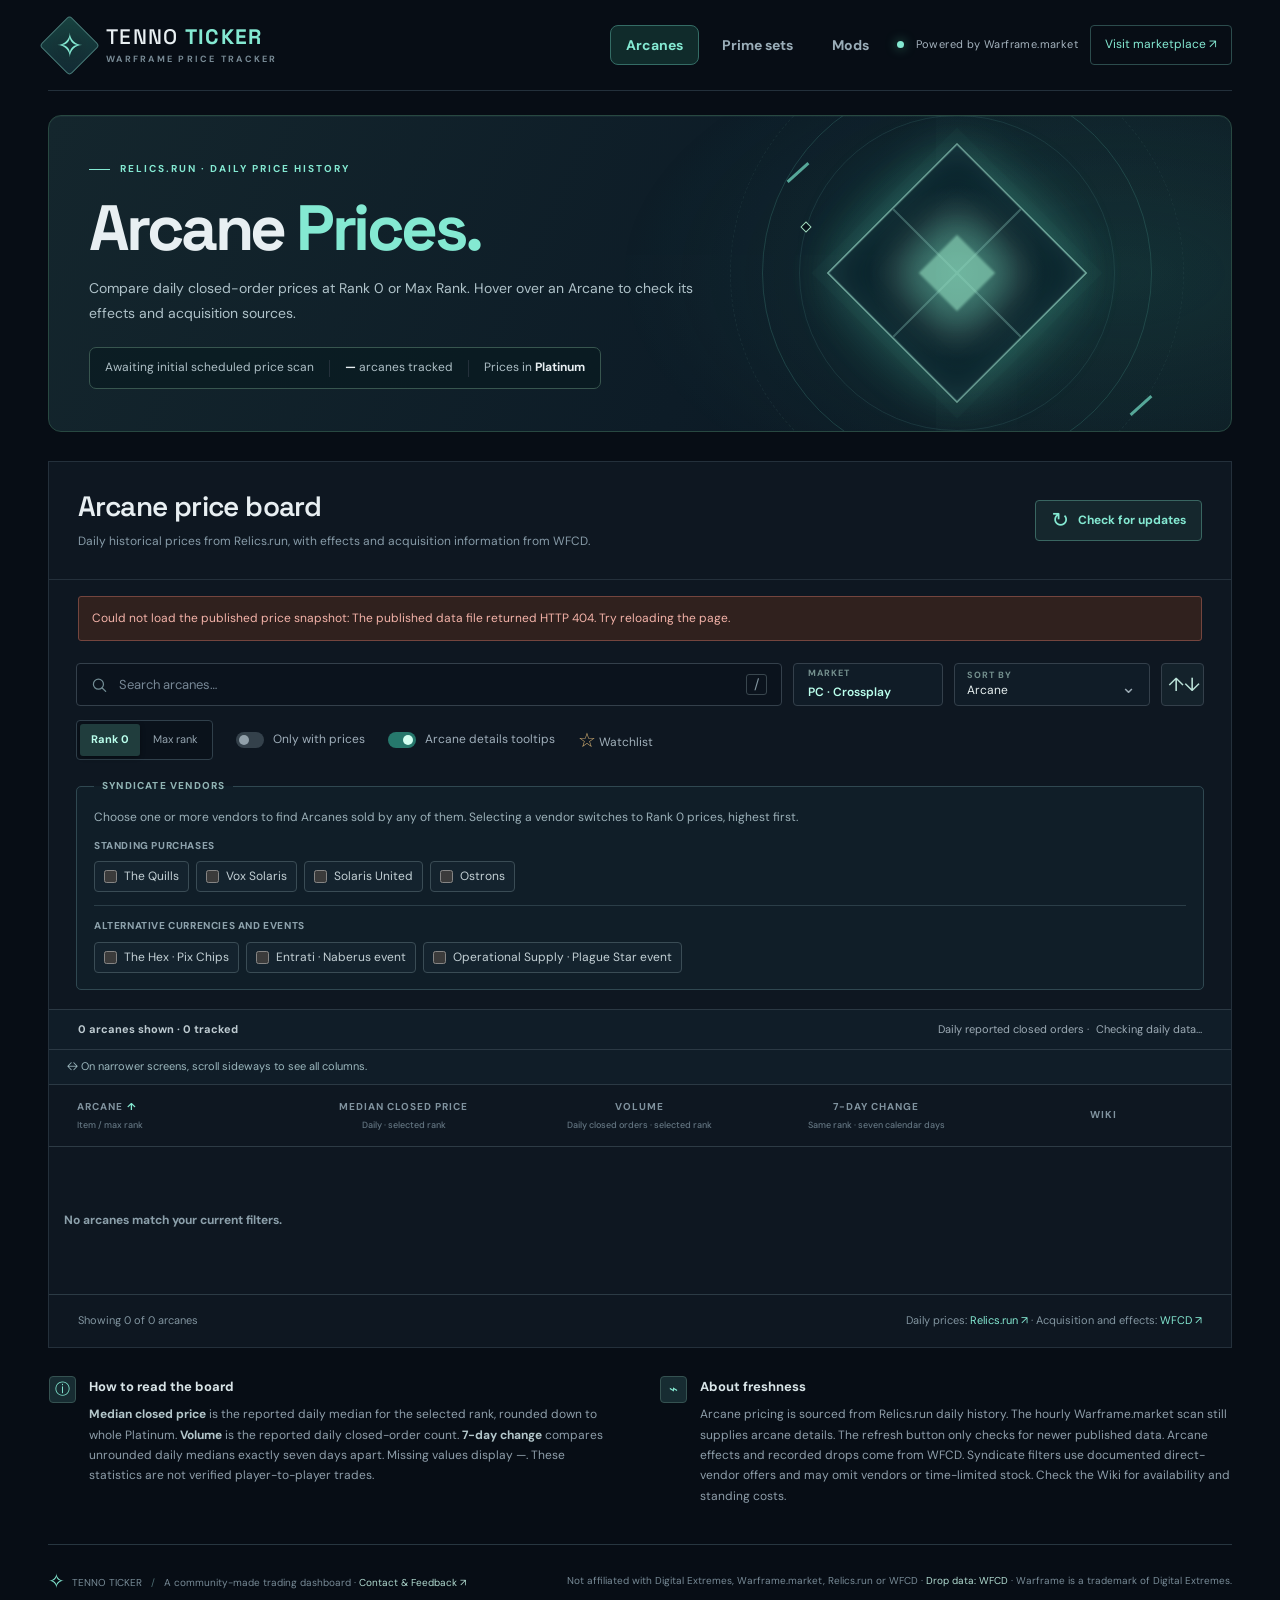
==== commit a18528c8: "-Added vendor filtering for arcanes" ====
--- a/site/index.html
+++ b/site/index.html
@@ -12,7 +12,8 @@
   <link rel="stylesheet" href="./styles.css?v=tooltip-no-scroll-2">
   <link rel="stylesheet" href="./prime-sets.css?v=tooltip-no-scroll-2">
   <link rel="stylesheet" href="./vendor-acquisition.css">
-  <script src="./app.js?v=tooltip-no-scroll-2" defer></script>
+  <link rel="stylesheet" href="./arcane-syndicates.css?v=standing-vendors-1">
+  <script src="./app.js?v=standing-vendors-1" defer></script>
   <link rel="icon" type="image/png" href="./favicon.png">
 </head>
 <!-- Google tag (gtag.js) -->
@@ -91,13 +92,38 @@
           <div class="toolbar-spacer"></div>
         </div>
 
+        <fieldset id="arcane-syndicates" class="arcane-syndicate-filter" aria-describedby="arcane-syndicate-help">
+          <legend>SYNDICATE VENDORS</legend>
+          <div class="arcane-syndicate-head">
+            <p id="arcane-syndicate-help">Choose one or more vendors to find Arcanes sold by any of them. Selecting a vendor switches to Rank 0 prices, highest first.</p>
+            <button id="arcane-syndicate-clear" class="arcane-syndicate-clear" type="button" hidden>Clear selection</button>
+          </div>
+          <div class="arcane-syndicate-group" role="group" aria-labelledby="arcane-standing-label">
+            <h3 id="arcane-standing-label">Standing purchases</h3>
+            <div class="arcane-syndicate-list">
+              <label><input type="checkbox" name="arcane-syndicate" value="The Quills">The Quills</label>
+              <label><input type="checkbox" name="arcane-syndicate" value="Vox Solaris">Vox Solaris</label>
+              <label><input type="checkbox" name="arcane-syndicate" value="Solaris United">Solaris United</label>
+              <label><input type="checkbox" name="arcane-syndicate" value="Ostrons">Ostrons</label>
+            </div>
+          </div>
+          <div class="arcane-syndicate-group" role="group" aria-labelledby="arcane-other-label">
+            <h3 id="arcane-other-label">Alternative currencies and events</h3>
+            <div class="arcane-syndicate-list">
+              <label><input type="checkbox" name="arcane-syndicate" value="The Hex">The Hex · Pix Chips</label>
+              <label><input type="checkbox" name="arcane-syndicate" value="Entrati">Entrati · Naberus event</label>
+              <label><input type="checkbox" name="arcane-syndicate" value="Operational Supply">Operational Supply · Plague Star event</label>
+            </div>
+          </div>
+        </fieldset>
+
         <div class="table-status"><span id="result-count">Waiting for catalog…</span><div class="status-key">Daily reported closed orders · <span id="daily-source-date">Checking daily data…</span></div></div>
         <div class="table-scroll-hint" role="note">↔ On narrower screens, scroll sideways to see all columns.</div>
         <div class="table-scroller"><table class="price-table prime-table arcane-table"><thead id="table-head"></thead><tbody id="table-body"><tr><td colspan="5" class="empty-state">Loading the price snapshot…</td></tr></tbody></table></div>
         <div class="table-footer"><span id="bottom-count">—</span><div>Daily prices: <a href="https://relics.run/history/" target="_blank" rel="noopener noreferrer">Relics.run ↗</a> · Acquisition and effects: <a href="https://github.com/WFCD/warframe-items" target="_blank" rel="noopener noreferrer">WFCD ↗</a></div></div>
       </section>
 
-      <section class="footnotes"><div><span class="footnote-icon">ⓘ</span><div><strong>How to read the board</strong><p><b>Median closed price</b> is the reported daily median for the selected rank, rounded down to whole Platinum. <b>Volume</b> is the reported daily closed-order count. <b>7-day change</b> compares unrounded daily medians exactly seven days apart. Missing values display —. These statistics are not verified player-to-player trades.</p></div></div><div><span class="footnote-icon">⌁</span><div><strong>About freshness</strong><p>Arcane pricing is sourced from Relics.run daily history. The hourly Warframe.market scan still supplies arcane details. The refresh button only checks for newer published data. Arcane effects and acquisition sources come from WFCD and may omit vendors or time-limited events.</p></div></div></section>
+      <section class="footnotes"><div><span class="footnote-icon">ⓘ</span><div><strong>How to read the board</strong><p><b>Median closed price</b> is the reported daily median for the selected rank, rounded down to whole Platinum. <b>Volume</b> is the reported daily closed-order count. <b>7-day change</b> compares unrounded daily medians exactly seven days apart. Missing values display —. These statistics are not verified player-to-player trades.</p></div></div><div><span class="footnote-icon">⌁</span><div><strong>About freshness</strong><p>Arcane pricing is sourced from Relics.run daily history. The hourly Warframe.market scan still supplies arcane details. The refresh button only checks for newer published data. Arcane effects and recorded drops come from WFCD. Syndicate filters use documented direct-vendor offers and may omit vendors or time-limited stock. Check the Wiki for availability and standing costs.</p></div></div></section>
     </main>
 <footer><span><span class="footer-mark">✧</span> TENNO TICKER <span class="footer-sep">/</span> A community-made trading dashboard · <a href="https://github.com/Saerdev/Tenno-Ticker/discussions" target="_blank" rel="noopener noreferrer" aria-label="Contact and feedback via public GitHub Discussions">Contact &amp; Feedback ↗</a></span><span>Not affiliated with Digital Extremes, Warframe.market, Relics.run or WFCD · <a href="https://github.com/WFCD/warframe-items" target="_blank" rel="noopener noreferrer">Drop data: WFCD</a> · Warframe is a trademark of Digital Extremes.</span></footer>
   </div>
--- a/site/arcane-syndicates.css
+++ b/site/arcane-syndicates.css
@@ -0,0 +1,17 @@
+.arcane-syndicate-filter{margin:0 27px 19px;padding:14px 17px 16px;min-width:0;border:1px solid #304851;border-radius:5px;background:#101e28}
+.arcane-syndicate-filter legend{padding:0 8px;color:#91b4b4;font-size:10px;font-weight:800;letter-spacing:.12em}
+.arcane-syndicate-head{display:flex;justify-content:space-between;align-items:center;gap:14px;margin-bottom:13px}
+.arcane-syndicate-head p{margin:0;color:#9bb0b8;font-size:12px;line-height:1.5}
+.arcane-syndicate-clear{flex-shrink:0;padding:5px 8px;color:var(--teal);font-size:11px;font-weight:700;background:transparent;border:0;cursor:pointer}
+.arcane-syndicate-clear:hover{text-decoration:underline}
+.arcane-syndicate-clear:focus-visible{outline:2px solid var(--teal);outline-offset:2px}
+.arcane-syndicate-clear[hidden]{display:none}
+.arcane-syndicate-group + .arcane-syndicate-group{margin-top:13px;padding-top:13px;border-top:1px solid #2b3e48}
+.arcane-syndicate-group h3{margin:0 0 8px;color:#8da2ac;font-size:10px;font-weight:800;letter-spacing:.06em;text-transform:uppercase}
+.arcane-syndicate-list{display:flex;flex-wrap:wrap;gap:7px}
+.arcane-syndicate-list label{display:inline-flex;align-items:center;gap:7px;min-height:31px;padding:5px 9px;border:1px solid #3a4c55;border-radius:4px;color:#c3d0d5;background:#14232e;font-size:12px;line-height:1.35;cursor:pointer}
+.arcane-syndicate-list label:hover{border-color:#619e95}
+.arcane-syndicate-list label:has(input:checked){border-color:#61aa9e;color:#d5f9ed;background:#1a3b3d}
+.arcane-syndicate-list label:focus-within{outline:2px solid var(--teal);outline-offset:2px}
+.arcane-syndicate-list input{margin:0;accent-color:var(--teal);cursor:pointer}
+@media(max-width:780px){.arcane-syndicate-filter{margin:0 15px 15px;padding:12px}.arcane-syndicate-head{align-items:flex-start}.arcane-syndicate-head p{font-size:11px}.arcane-syndicate-list{gap:6px}.arcane-syndicate-list label{font-size:11px}}
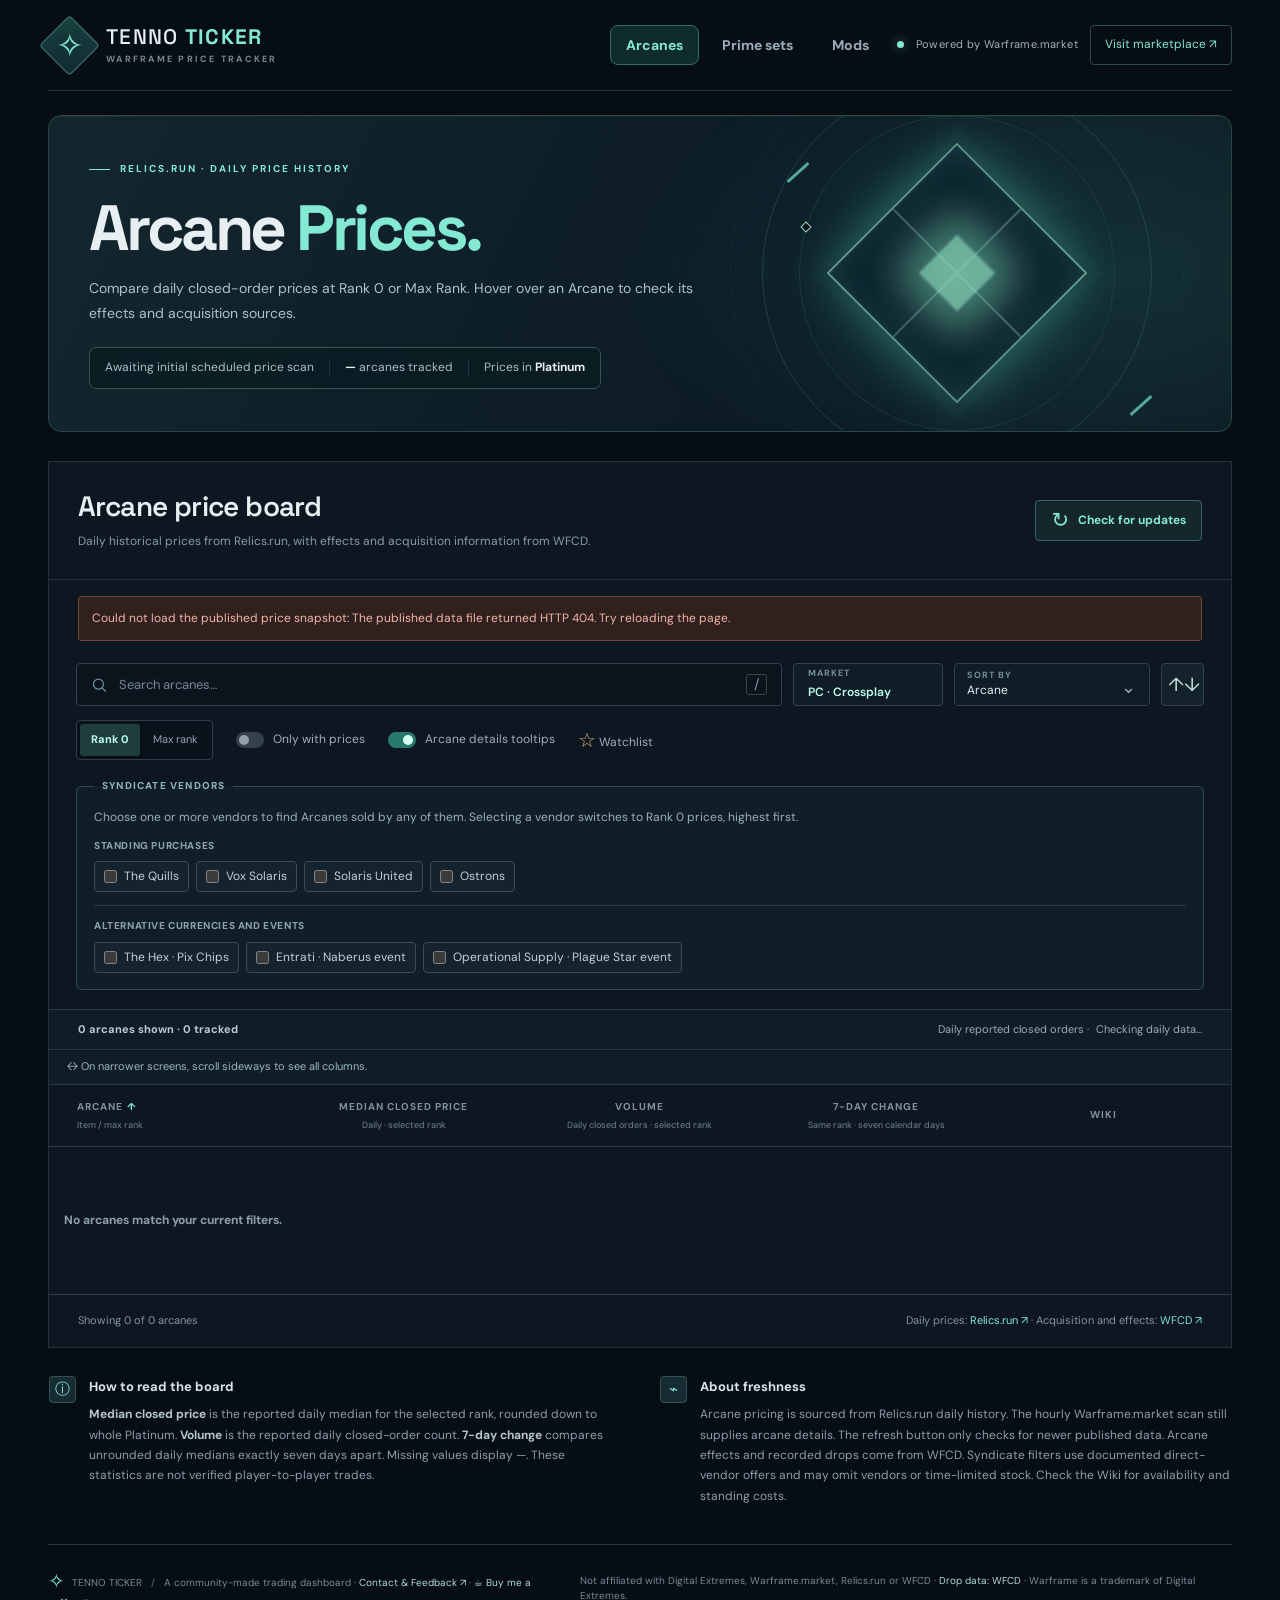
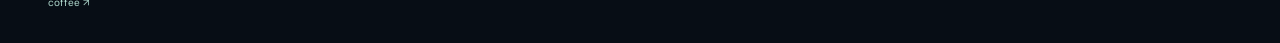
==== commit 3bae49d4: "-Public patch" ====
--- a/site/index.html
+++ b/site/index.html
@@ -125,7 +125,7 @@
 
       <section class="footnotes"><div><span class="footnote-icon">ⓘ</span><div><strong>How to read the board</strong><p><b>Median closed price</b> is the reported daily median for the selected rank, rounded down to whole Platinum. <b>Volume</b> is the reported daily closed-order count. <b>7-day change</b> compares unrounded daily medians exactly seven days apart. Missing values display —. These statistics are not verified player-to-player trades.</p></div></div><div><span class="footnote-icon">⌁</span><div><strong>About freshness</strong><p>Arcane pricing is sourced from Relics.run daily history. The hourly Warframe.market scan still supplies arcane details. The refresh button only checks for newer published data. Arcane effects and recorded drops come from WFCD. Syndicate filters use documented direct-vendor offers and may omit vendors or time-limited stock. Check the Wiki for availability and standing costs.</p></div></div></section>
     </main>
-<footer><span><span class="footer-mark">✧</span> TENNO TICKER <span class="footer-sep">/</span> A community-made trading dashboard · <a href="https://github.com/Saerdev/Tenno-Ticker/discussions" target="_blank" rel="noopener noreferrer" aria-label="Contact and feedback via public GitHub Discussions">Contact &amp; Feedback ↗</a></span><span>Not affiliated with Digital Extremes, Warframe.market, Relics.run or WFCD · <a href="https://github.com/WFCD/warframe-items" target="_blank" rel="noopener noreferrer">Drop data: WFCD</a> · Warframe is a trademark of Digital Extremes.</span></footer>
+<footer><span><span class="footer-mark">✧</span> TENNO TICKER <span class="footer-sep">/</span> A community-made trading dashboard · <a href="https://github.com/Saerdev/Tenno-Ticker/discussions" target="_blank" rel="noopener noreferrer" aria-label="Contact and feedback via public GitHub Discussions">Contact &amp; Feedback ↗</a> · <a href="https://ko-fi.com/saerdev" target="_blank" rel="noopener noreferrer" aria-label="Support Tenno Ticker on Ko-fi">☕ Buy me a coffee ↗</a></span><span>Not affiliated with Digital Extremes, Warframe.market, Relics.run or WFCD · <a href="https://github.com/WFCD/warframe-items" target="_blank" rel="noopener noreferrer">Drop data: WFCD</a> · Warframe is a trademark of Digital Extremes.</span></footer>
   </div>
   <div id="arcane-tooltip" class="acquisition-tooltip" role="tooltip" hidden></div>
 </body>
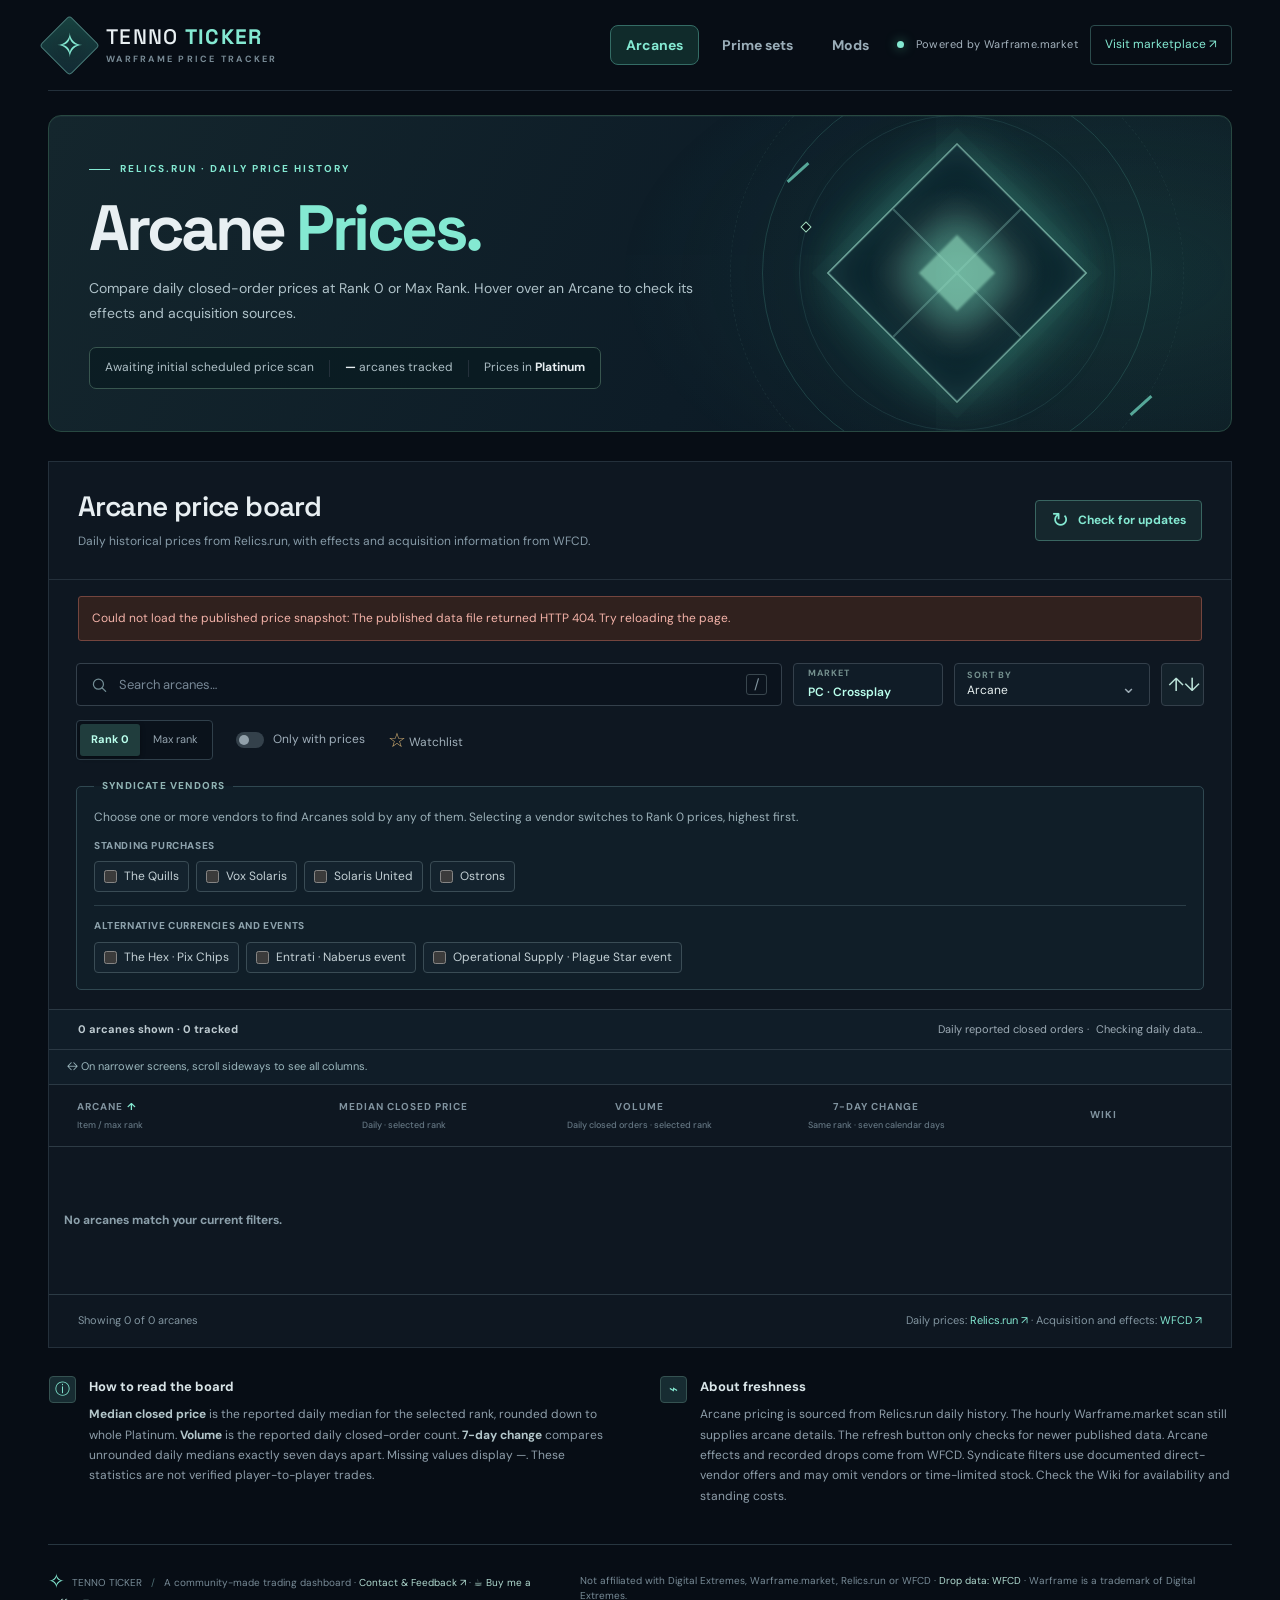
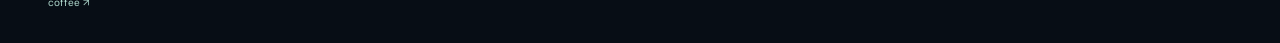
==== commit c2b1dab8: "-Added favorites/watchlist to Prime sets and Mods pages" ====
--- a/site/index.html
+++ b/site/index.html
@@ -13,7 +13,7 @@
   <link rel="stylesheet" href="./prime-sets.css?v=tooltip-no-scroll-2">
   <link rel="stylesheet" href="./vendor-acquisition.css">
   <link rel="stylesheet" href="./arcane-syndicates.css?v=standing-vendors-1">
-  <script src="./app.js?v=standing-vendors-1" defer></script>
+  <script src="./app.js?v=watchlists-1" defer></script>
   <link rel="icon" type="image/png" href="./favicon.png">
 </head>
 <!-- Google tag (gtag.js) -->
@@ -87,7 +87,6 @@
           <div class="view-switch" role="group" aria-label="Rank display"><button type="button" class="active" data-view="rank0" aria-pressed="true">Rank 0</button><button type="button" data-view="rankMax" aria-pressed="false">Max rank</button></div>
           
           <label class="switch-control"><input id="priced-only" type="checkbox"><span class="switch-track"></span><span>Only with prices</span></label>
-          <label class="switch-control"><input id="source-tooltips" type="checkbox" checked><span class="switch-track"></span><span>Arcane details tooltips</span></label>
           <button class="favorites-filter" id="favorites-only" type="button" aria-pressed="false"><span>☆</span> Watchlist</button>
           <div class="toolbar-spacer"></div>
         </div>
--- a/site/prime-sets.css
+++ b/site/prime-sets.css
@@ -22,6 +22,9 @@
 .prime-priced-filter{display:flex;align-items:center;gap:9px;min-height:42px;font-size:12px;color:var(--muted);white-space:nowrap}
 .prime-priced-filter input{accent-color:var(--teal);width:16px;height:16px}
 .prime-vault-filter{display:flex;align-items:center;flex-wrap:wrap;column-gap:14px;row-gap:0}
+/* Use the same unboxed watchlist appearance as the Arcane toolbar. */
+.prime-panel .favorites-filter{min-height:42px}
+.prime-panel .favorite-btn:focus-visible{outline:2px solid var(--teal);outline-offset:2px;border-radius:4px}
 .prime-table-meta{display:flex;align-items:center;justify-content:space-between;gap:14px;padding:12px 28px;color:var(--muted);font-size:12px;border-top:1px solid var(--border)}
 .price-table.prime-table{min-width:1080px;table-layout:fixed}
 .price-table.prime-table th,.price-table.prime-table td{width:16.6667%;text-align:center}
